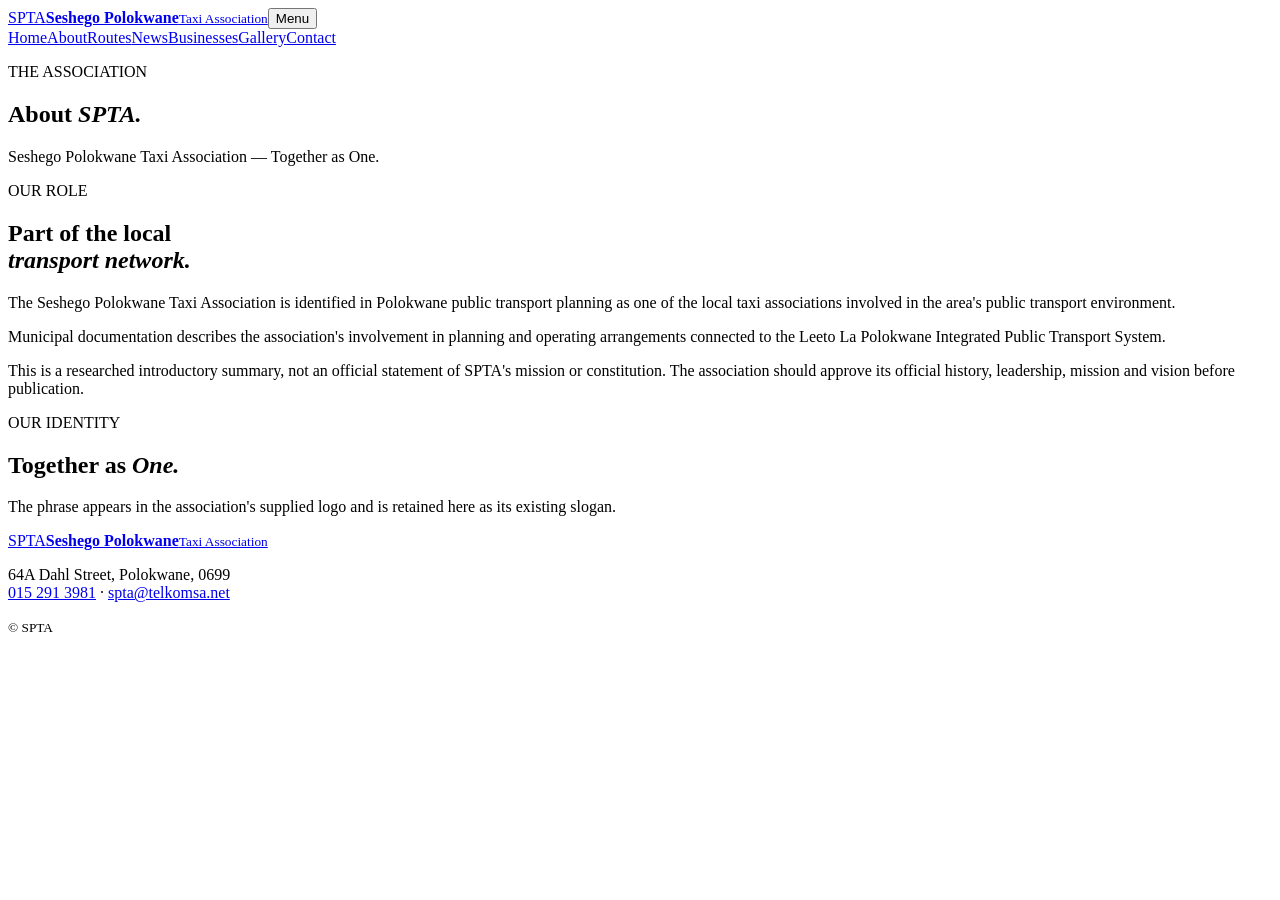
==== pages/about.html @ 50ae4a59 "Build SPTA multi-page static website foundation" ====
<!doctype html><html lang="en"><head><meta charset="utf-8"><meta name="viewport" content="width=device-width,initial-scale=1"><title>About SPTA</title><link rel="stylesheet" href="../css/site.css"><script defer src="../js/site.js"></script></head><body><header class="site-header"><a class="brand" href="../index.html"><span class="brand-mark">SPTA</span><span class="brand-copy"><strong>Seshego Polokwane</strong><small>Taxi Association</small></span></a><button class="menu-toggle" aria-expanded="false" aria-controls="primary-nav">Menu</button><nav id="primary-nav" class="primary-nav"><a href="../index.html">Home</a><a class="active" href="about.html">About</a><a href="routes.html">Routes</a><a href="news.html">News</a><a href="businesses.html">Businesses</a><a href="gallery.html">Gallery</a><a href="contact.html">Contact</a></nav></header><main><section class="page-hero"><p class="eyebrow">THE ASSOCIATION</p><h1>About <em>SPTA.</em></h1><p>Seshego Polokwane Taxi Association — Together as One.</p></section><section class="section-wrap two-col"><div><p class="eyebrow">OUR ROLE</p><h2>Part of the local<br><em>transport network.</em></h2></div><div><p>The Seshego Polokwane Taxi Association is identified in Polokwane public transport planning as one of the local taxi associations involved in the area's public transport environment.</p><p>Municipal documentation describes the association's involvement in planning and operating arrangements connected to the Leeto La Polokwane Integrated Public Transport System.</p><p class="notice">This is a researched introductory summary, not an official statement of SPTA's mission or constitution. The association should approve its official history, leadership, mission and vision before publication.</p></div></section><section class="dark-panel"><p class="eyebrow">OUR IDENTITY</p><h2>Together as <em>One.</em></h2><p>The phrase appears in the association's supplied logo and is retained here as its existing slogan.</p></section></main><footer class="site-footer"><a class="brand brand-footer" href="../index.html"><span class="brand-mark">SPTA</span><span class="brand-copy"><strong>Seshego Polokwane</strong><small>Taxi Association</small></span></a><p>64A Dahl Street, Polokwane, 0699<br><a href="tel:+27152913981">015 291 3981</a> · <a href="mailto:spta@telkomsa.net">spta@telkomsa.net</a></p><small>© <span data-year></span> SPTA</small></footer></body></html>
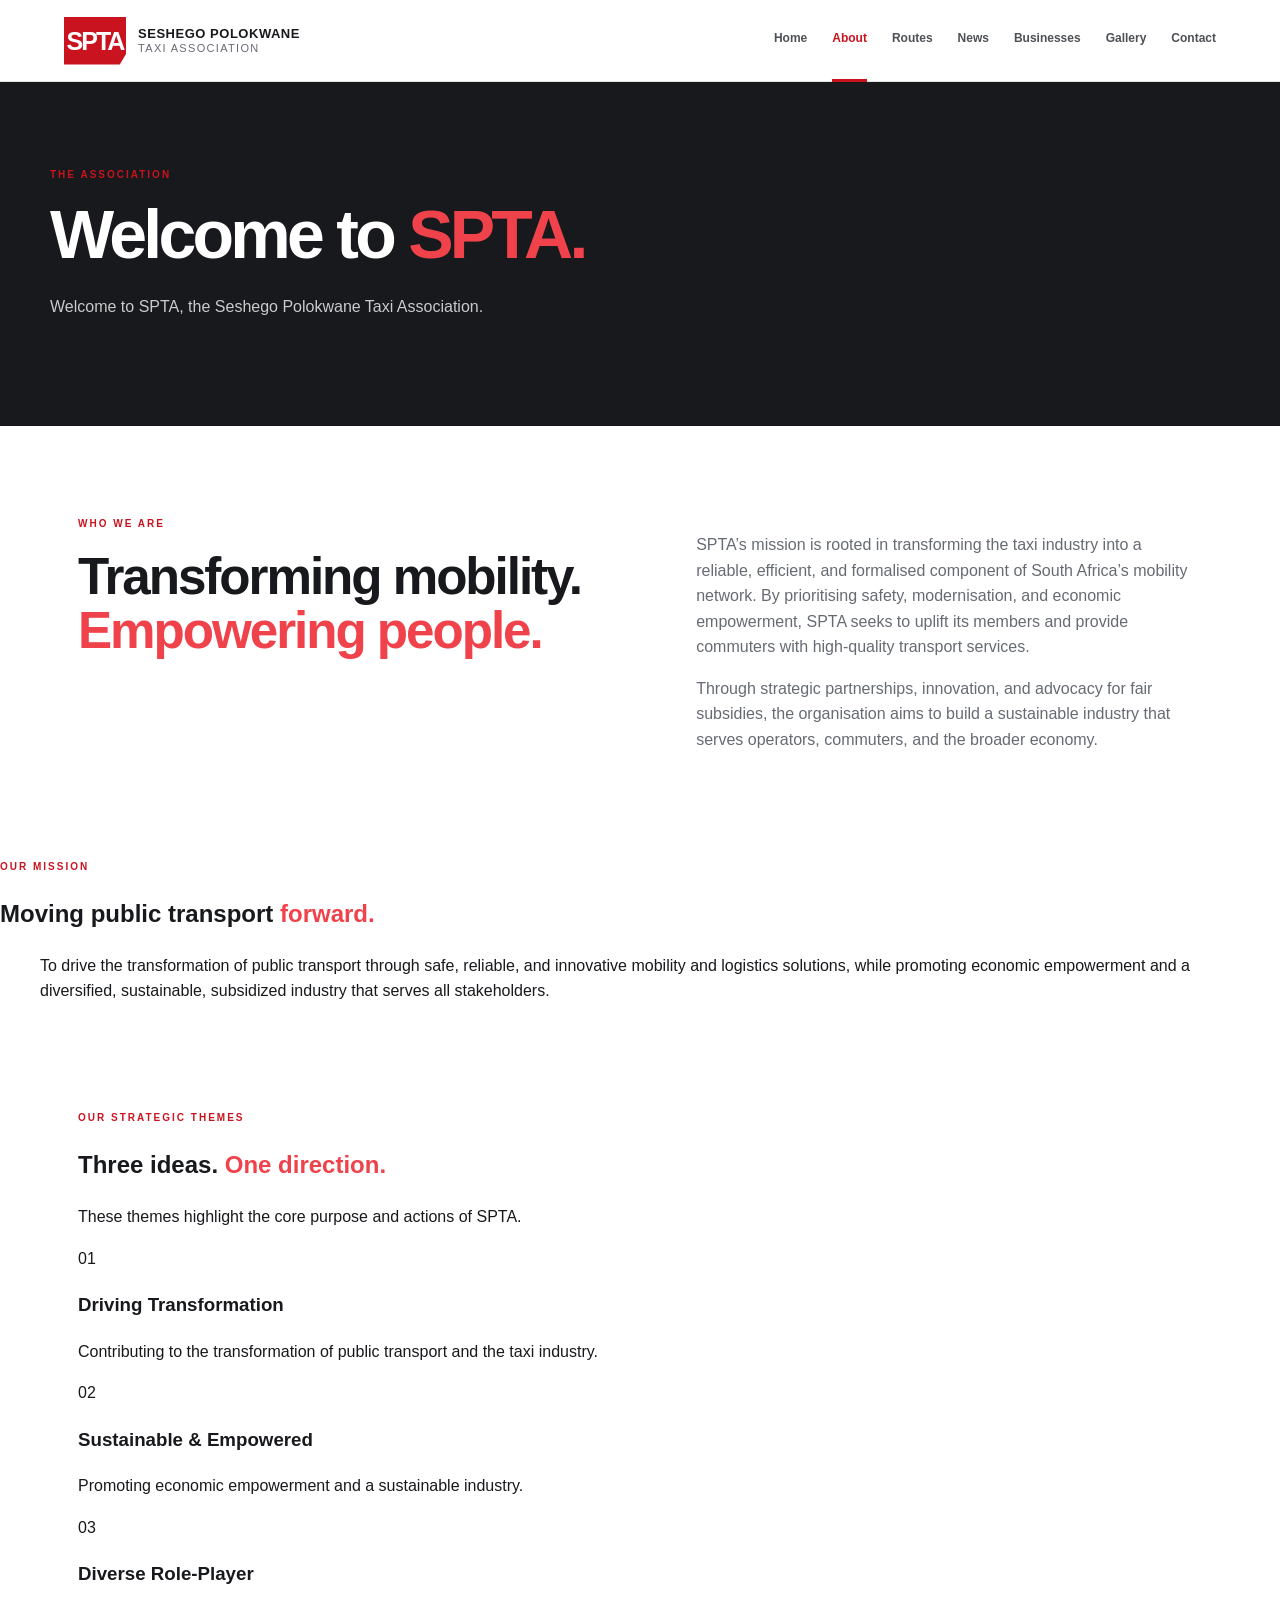
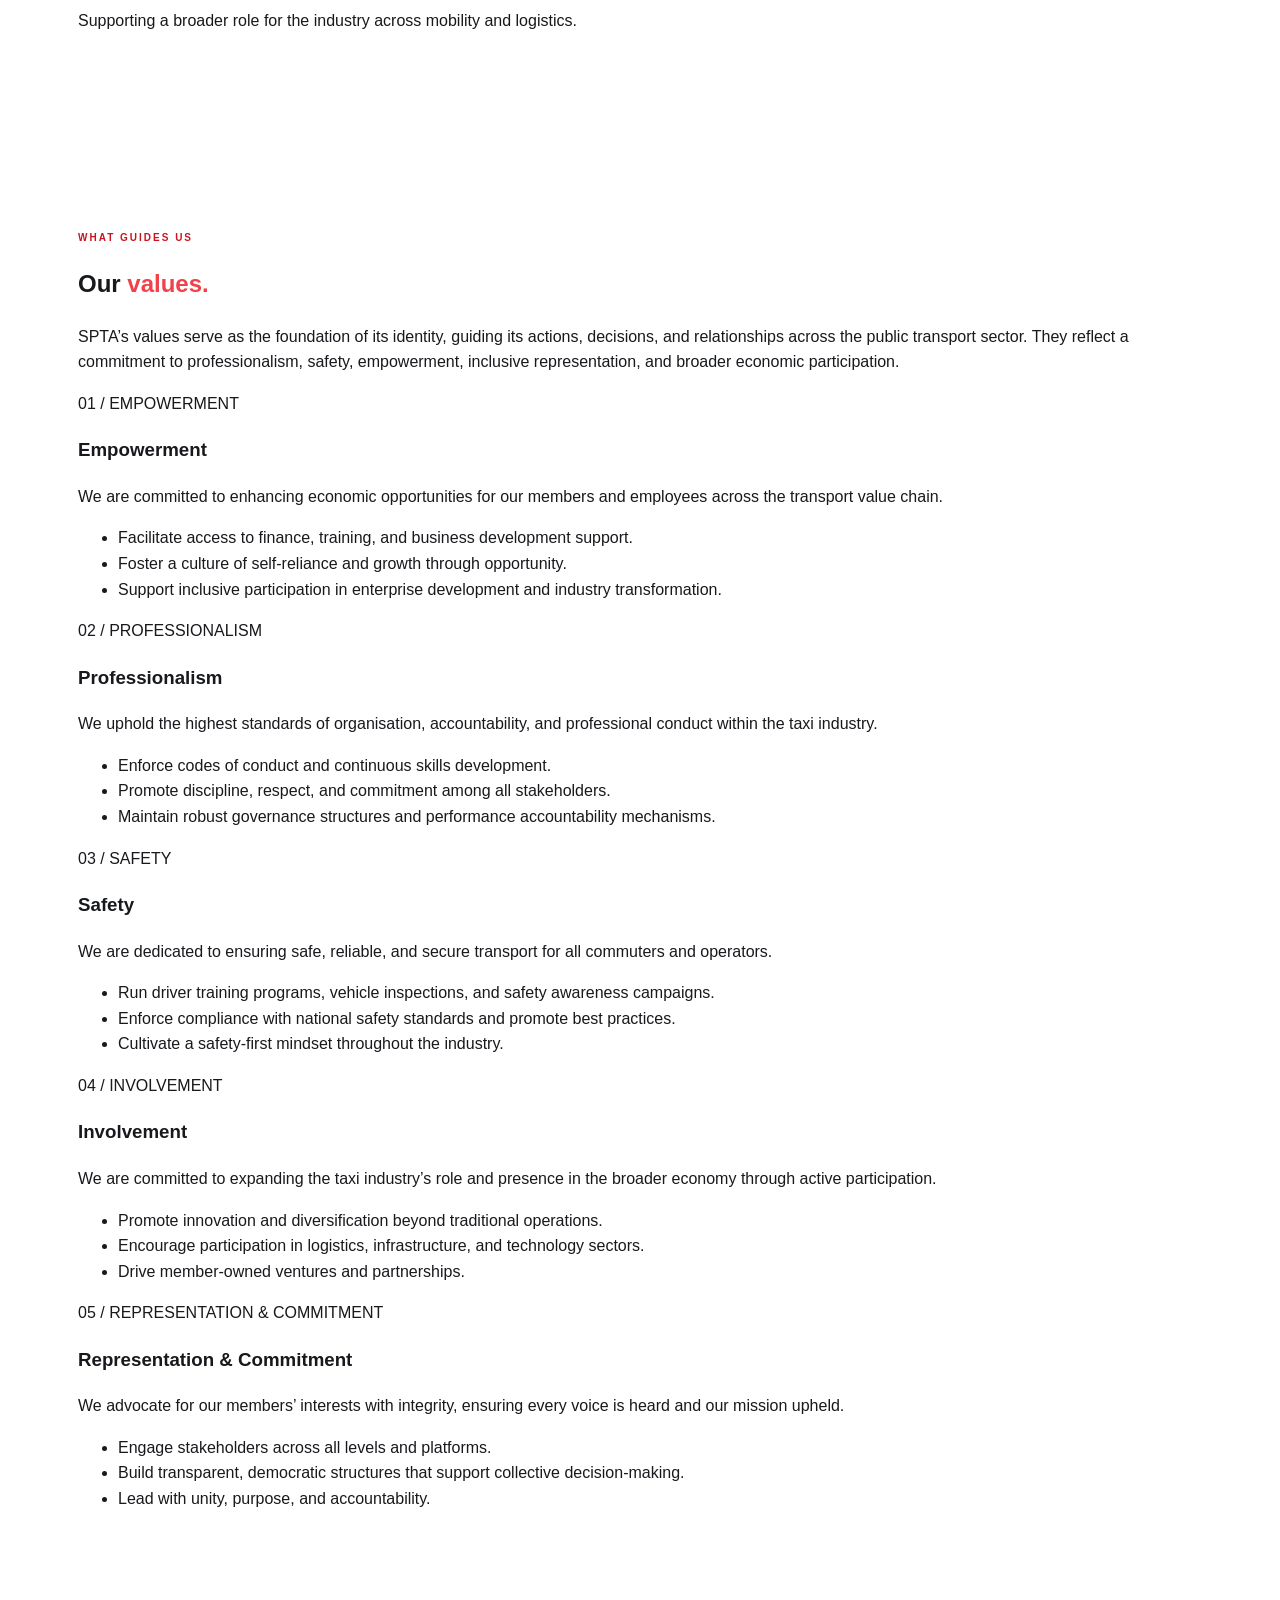
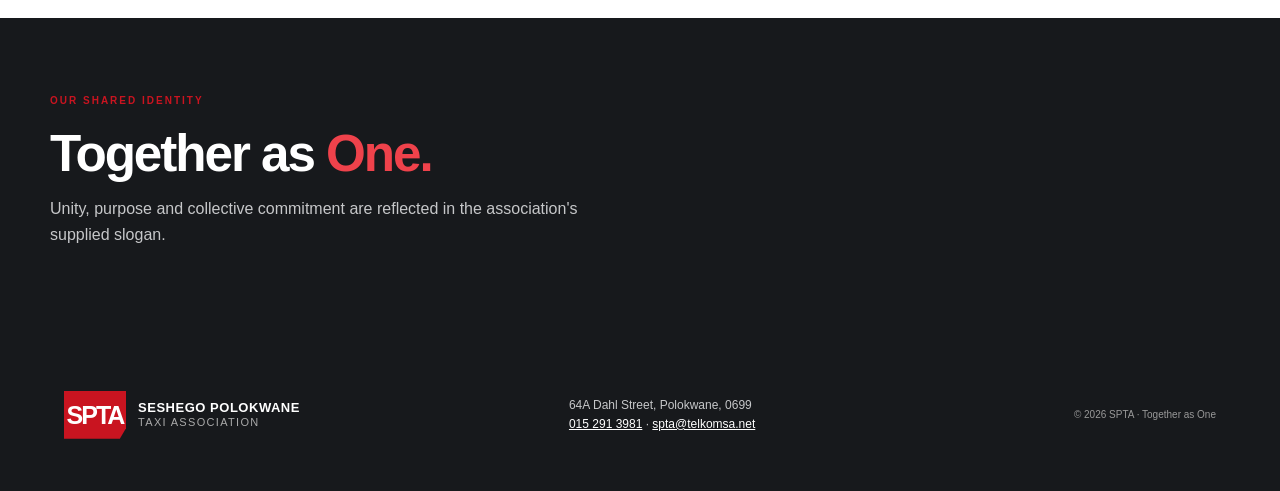
==== commit 4ce0ef03: "feat: add client-approved SPTA mission and values to about page" ====
--- a/pages/about.html
+++ b/pages/about.html
@@ -1 +1,81 @@
-<!doctype html><html lang="en"><head><meta charset="utf-8"><meta name="viewport" content="width=device-width,initial-scale=1"><title>About SPTA</title><link rel="stylesheet" href="../css/site.css"><script defer src="../js/site.js"></script></head><body><header class="site-header"><a class="brand" href="../index.html"><span class="brand-mark">SPTA</span><span class="brand-copy"><strong>Seshego Polokwane</strong><small>Taxi Association</small></span></a><button class="menu-toggle" aria-expanded="false" aria-controls="primary-nav">Menu</button><nav id="primary-nav" class="primary-nav"><a href="../index.html">Home</a><a class="active" href="about.html">About</a><a href="routes.html">Routes</a><a href="news.html">News</a><a href="businesses.html">Businesses</a><a href="gallery.html">Gallery</a><a href="contact.html">Contact</a></nav></header><main><section class="page-hero"><p class="eyebrow">THE ASSOCIATION</p><h1>About <em>SPTA.</em></h1><p>Seshego Polokwane Taxi Association — Together as One.</p></section><section class="section-wrap two-col"><div><p class="eyebrow">OUR ROLE</p><h2>Part of the local<br><em>transport network.</em></h2></div><div><p>The Seshego Polokwane Taxi Association is identified in Polokwane public transport planning as one of the local taxi associations involved in the area's public transport environment.</p><p>Municipal documentation describes the association's involvement in planning and operating arrangements connected to the Leeto La Polokwane Integrated Public Transport System.</p><p class="notice">This is a researched introductory summary, not an official statement of SPTA's mission or constitution. The association should approve its official history, leadership, mission and vision before publication.</p></div></section><section class="dark-panel"><p class="eyebrow">OUR IDENTITY</p><h2>Together as <em>One.</em></h2><p>The phrase appears in the association's supplied logo and is retained here as its existing slogan.</p></section></main><footer class="site-footer"><a class="brand brand-footer" href="../index.html"><span class="brand-mark">SPTA</span><span class="brand-copy"><strong>Seshego Polokwane</strong><small>Taxi Association</small></span></a><p>64A Dahl Street, Polokwane, 0699<br><a href="tel:+27152913981">015 291 3981</a> · <a href="mailto:spta@telkomsa.net">spta@telkomsa.net</a></p><small>© <span data-year></span> SPTA</small></footer></body></html>+<!doctype html>
+<html lang="en">
+<head>
+  <meta charset="utf-8">
+  <meta name="viewport" content="width=device-width,initial-scale=1">
+  <meta name="description" content="Learn about SPTA, its mission, strategic priorities and values.">
+  <title>About SPTA | Seshego Polokwane Taxi Association</title>
+  <link rel="stylesheet" href="../css/site.css">
+  <script defer src="../js/site.js"></script>
+</head>
+<body>
+<header class="site-header">
+  <a class="brand" href="../index.html"><span class="brand-mark">SPTA</span><span class="brand-copy"><strong>Seshego Polokwane</strong><small>Taxi Association</small></span></a>
+  <button class="menu-toggle" aria-expanded="false" aria-controls="primary-nav">Menu</button>
+  <nav id="primary-nav" class="primary-nav"><a href="../index.html">Home</a><a class="active" href="about.html">About</a><a href="routes.html">Routes</a><a href="news.html">News</a><a href="businesses.html">Businesses</a><a href="gallery.html">Gallery</a><a href="contact.html">Contact</a></nav>
+</header>
+<main>
+  <section class="page-hero">
+    <p class="eyebrow">THE ASSOCIATION</p>
+    <h1>Welcome to <em>SPTA.</em></h1>
+    <p>Welcome to SPTA, the Seshego Polokwane Taxi Association.</p>
+  </section>
+
+  <section class="section-wrap two-col">
+    <div><p class="eyebrow">WHO WE ARE</p><h2>Transforming mobility.<br><em>Empowering people.</em></h2></div>
+    <div>
+      <p>SPTA’s mission is rooted in transforming the taxi industry into a reliable, efficient, and formalised component of South Africa’s mobility network. By prioritising safety, modernisation, and economic empowerment, SPTA seeks to uplift its members and provide commuters with high-quality transport services.</p>
+      <p>Through strategic partnerships, innovation, and advocacy for fair subsidies, the organisation aims to build a sustainable industry that serves operators, commuters, and the broader economy.</p>
+    </div>
+  </section>
+
+  <section class="mission-panel">
+    <div class="mission-inner">
+      <p class="eyebrow">OUR MISSION</p>
+      <h2>Moving public transport <em>forward.</em></h2>
+      <blockquote>To drive the transformation of public transport through safe, reliable, and innovative mobility and logistics solutions, while promoting economic empowerment and a diversified, sustainable, subsidized industry that serves all stakeholders.</blockquote>
+    </div>
+  </section>
+
+  <section class="section-wrap">
+    <div class="section-heading">
+      <p class="eyebrow">OUR STRATEGIC THEMES</p>
+      <h2>Three ideas. <em>One direction.</em></h2>
+      <p>These themes highlight the core purpose and actions of SPTA.</p>
+    </div>
+    <div class="theme-grid">
+      <article class="theme-card"><span class="theme-number">01</span><h3>Driving Transformation</h3><p>Contributing to the transformation of public transport and the taxi industry.</p></article>
+      <article class="theme-card"><span class="theme-number">02</span><h3>Sustainable &amp; Empowered</h3><p>Promoting economic empowerment and a sustainable industry.</p></article>
+      <article class="theme-card"><span class="theme-number">03</span><h3>Diverse Role-Player</h3><p>Supporting a broader role for the industry across mobility and logistics.</p></article>
+    </div>
+  </section>
+
+  <section class="values-section">
+    <div class="section-wrap">
+      <div class="section-heading">
+        <p class="eyebrow">WHAT GUIDES US</p>
+        <h2>Our <em>values.</em></h2>
+        <p>SPTA’s values serve as the foundation of its identity, guiding its actions, decisions, and relationships across the public transport sector. They reflect a commitment to professionalism, safety, empowerment, inclusive representation, and broader economic participation.</p>
+      </div>
+      <div class="values-grid">
+        <article class="value-card"><span class="value-index">01 / EMPOWERMENT</span><h3>Empowerment</h3><p>We are committed to enhancing economic opportunities for our members and employees across the transport value chain.</p><ul><li>Facilitate access to finance, training, and business development support.</li><li>Foster a culture of self-reliance and growth through opportunity.</li><li>Support inclusive participation in enterprise development and industry transformation.</li></ul></article>
+        <article class="value-card"><span class="value-index">02 / PROFESSIONALISM</span><h3>Professionalism</h3><p>We uphold the highest standards of organisation, accountability, and professional conduct within the taxi industry.</p><ul><li>Enforce codes of conduct and continuous skills development.</li><li>Promote discipline, respect, and commitment among all stakeholders.</li><li>Maintain robust governance structures and performance accountability mechanisms.</li></ul></article>
+        <article class="value-card"><span class="value-index">03 / SAFETY</span><h3>Safety</h3><p>We are dedicated to ensuring safe, reliable, and secure transport for all commuters and operators.</p><ul><li>Run driver training programs, vehicle inspections, and safety awareness campaigns.</li><li>Enforce compliance with national safety standards and promote best practices.</li><li>Cultivate a safety-first mindset throughout the industry.</li></ul></article>
+        <article class="value-card"><span class="value-index">04 / INVOLVEMENT</span><h3>Involvement</h3><p>We are committed to expanding the taxi industry’s role and presence in the broader economy through active participation.</p><ul><li>Promote innovation and diversification beyond traditional operations.</li><li>Encourage participation in logistics, infrastructure, and technology sectors.</li><li>Drive member-owned ventures and partnerships.</li></ul></article>
+        <article class="value-card value-card-wide"><span class="value-index">05 / REPRESENTATION &amp; COMMITMENT</span><h3>Representation &amp; Commitment</h3><p>We advocate for our members’ interests with integrity, ensuring every voice is heard and our mission upheld.</p><ul><li>Engage stakeholders across all levels and platforms.</li><li>Build transparent, democratic structures that support collective decision-making.</li><li>Lead with unity, purpose, and accountability.</li></ul></article>
+      </div>
+    </div>
+  </section>
+
+  <section class="dark-panel">
+    <p class="eyebrow">OUR SHARED IDENTITY</p><h2>Together as <em>One.</em></h2>
+    <p>Unity, purpose and collective commitment are reflected in the association's supplied slogan.</p>
+  </section>
+</main>
+<footer class="site-footer">
+  <a class="brand brand-footer" href="../index.html"><span class="brand-mark">SPTA</span><span class="brand-copy"><strong>Seshego Polokwane</strong><small>Taxi Association</small></span></a>
+  <p>64A Dahl Street, Polokwane, 0699<br><a href="tel:+27152913981">015 291 3981</a> · <a href="mailto:spta@telkomsa.net">spta@telkomsa.net</a></p>
+  <small>© <span data-year></span> SPTA · Together as One</small>
+</footer>
+</body>
+</html>
--- a/css/site.css
+++ b/css/site.css
@@ -0,0 +1 @@
+:root{--red:#c91420;--red-dark:#9e1019;--ink:#17191c;--muted:#666b72;--paper:#f5f4f1;--line:#e4e2de;--white:#fff;--max:1180px}*{box-sizing:border-box}html{scroll-behavior:smooth}body{margin:0;color:var(--ink);font-family:Arial,Helvetica,sans-serif;line-height:1.6;background:var(--white)}a{color:inherit;text-decoration:none}a:hover{text-decoration:none}.site-header{height:82px;padding:0 max(5vw,24px);display:flex;align-items:center;justify-content:space-between;border-bottom:1px solid var(--line);background:#fff;position:relative;z-index:5}.brand{display:flex;align-items:center;gap:12px}.brand-mark{display:grid;place-items:center;background:var(--red);color:white;font-weight:900;font-size:25px;letter-spacing:-2px;width:62px;height:48px;clip-path:polygon(0 0,100% 0,100% 78%,90% 100%,0 100%)}.brand-copy{display:flex;flex-direction:column;line-height:1.2}.brand-copy strong{font-size:13px;letter-spacing:.04em;text-transform:uppercase}.brand-copy small{font-size:11px;color:var(--muted);letter-spacing:.12em;text-transform:uppercase}.primary-nav{display:flex;gap:25px;align-items:center}.primary-nav a{font-size:12px;font-weight:700;color:#4d5055;padding:30px 0;border-bottom:3px solid transparent}.primary-nav a:hover,.primary-nav a.active{color:var(--red);border-color:var(--red)}.menu-toggle{display:none;border:1px solid var(--line);background:white;padding:10px 14px;font-weight:700}.hero{min-height:620px;background:var(--ink);color:white;display:grid;grid-template-columns:1fr 1fr;position:relative;overflow:hidden}.hero-copy{padding:105px 8vw 120px max(8vw,40px);align-self:center;position:relative;z-index:2}.eyebrow{font-size:10px;font-weight:800;letter-spacing:.2em;color:var(--red);margin:0 0 18px;text-transform:uppercase}.hero .eyebrow{color:#ff7b81}.hero h1,.page-hero h1{font-size:clamp(44px,6vw,78px);line-height:.99;letter-spacing:-.055em;margin:0 0 26px;font-weight:900}.hero h1 em,.page-hero h1 em,h2 em{font-style:normal;color:#ef424b}.hero-lede{max-width:440px;color:#d5d6d8;font-size:17px}.actions{display:flex;align-items:center;gap:28px;margin-top:35px}.button{display:inline-flex;align-items:center;justify-content:center;padding:14px 22px;font-size:12px;font-weight:800;letter-spacing:.04em;border:0;cursor:pointer;transition:transform .2s,background .2s}.button:hover{transform:translateY(-2px)}.button-light{background:white;color:var(--ink)}.button-light:hover{background:#f1e9e9}.button-dark{background:var(--red);color:white}.button-dark:hover{background:var(--red-dark)}.text-link{font-size:13px;font-weight:800;color:var(--red)}.text-link span{padding-left:8px}.light-link{color:white}.hero-photo{background:linear-gradient(90deg,rgba(20,20,22,.25),rgba(20,20,22,.02)),url('../assets/images/IMG-20261109-WA0015.jpg') center/cover no-repeat;min-height:520px}.photo-note{position:absolute;right:30px;top:25px;font-size:9px;letter-spacing:.15em;text-transform:uppercase;color:#fff;background:#17191c99;padding:8px 10px}.hero-ribbon{position:absolute;bottom:0;left:0;right:0;background:var(--red);padding:13px 8vw;display:flex;align-items:center;gap:20px}.hero-ribbon strong{font-size:14px;letter-spacing:.12em}.hero-ribbon span{font-size:10px;letter-spacing:.15em;opacity:.85}.section-wrap{max-width:var(--max);margin:auto;padding:90px 28px}.intro{display:grid;grid-template-columns:1fr 1fr;gap:8%;align-items:center}.intro h2,.feature h2,.two-col h2,.dark-panel h2,.partner-band h2{font-size:clamp(34px,4vw,52px);line-height:1.05;letter-spacing:-.04em;margin:0}.intro-copy{max-width:530px;color:var(--muted)}.intro-copy .text-link{display:inline-block;margin-top:14px}.quick-links{display:grid;grid-template-columns:repeat(3,1fr);background:var(--paper);padding:0 max(calc((100% - var(--max))/2),28px)}.quick-links>a{padding:34px 28px 38px;border-right:1px solid #ddd;display:flex;flex-direction:column;gap:9px}.quick-links>a:first-child{border-left:1px solid #ddd}.quick-links>a:hover{background:#fff}.tile-index{font-size:11px;color:var(--red);font-weight:900}.quick-links strong{font-size:18px}.quick-links a>span:last-child{font-size:12px;color:var(--muted)}.feature{display:grid;grid-template-columns:1fr 1fr;gap:9%;align-items:center}.feature-image{min-height:390px;background:url('../assets/images/IMG-20261109-WA0019.jpg') center/cover no-repeat}.feature-copy p:not(.eyebrow){color:var(--muted);margin:24px 0}.partner-band{background:var(--red);color:white;padding:70px max(calc((100% - var(--max))/2),28px);display:grid;grid-template-columns:1fr 1fr;gap:10%;align-items:center}.partner-band .eyebrow{color:#ffdadd}.partner-band h2 em{color:#ffdadd}.partner-band p:not(.eyebrow){color:#ffe8e9}.partner-band .button{margin-top:14px}.site-footer{background:#17191c;color:white;padding:45px max(5vw,24px);display:grid;grid-template-columns:1fr 1fr auto;align-items:center;gap:25px}.brand-footer .brand-copy small{color:#aaa}.site-footer p{font-size:12px;color:#c6c7c9}.site-footer p a{color:white;text-decoration:underline}.site-footer>small{font-size:10px;color:#999}.page-hero{background:var(--ink);color:white;padding:85px max(calc((100% - var(--max))/2),28px) 90px}.page-hero h1{font-size:clamp(42px,6vw,68px);max-width:850px}.page-hero>p:last-child{color:#c9cacc;max-width:650px}.two-col{display:grid;grid-template-columns:1fr 1fr;gap:10%}.two-col>div:last-child{color:var(--muted)}.notice{padding:17px 19px;background:#f6f1eb;border-left:3px solid #b77c35;color:#625747;font-size:12px;margin-top:26px}.dark-panel{background:#17191c;color:white;padding:75px max(calc((100% - var(--max))/2),28px)}.dark-panel>p:last-child{color:#c6c7c9;max-width:550px}.search-row{margin-bottom:25px}.search-row input,.directory-controls input,.directory-controls select,.contact-form input,.contact-form textarea{width:100%;padding:14px 15px;border:1px solid #d8d8d8;background:white;font:inherit;font-size:13px}.route-grid{display:grid;grid-template-columns:repeat(4,1fr);gap:14px}.route-card,.business-card{padding:24px;border:1px solid var(--line);background:white}.route-card h3,.business-card h3{font-size:18px;line-height:1.2;margin:10px 0}.route-card p,.business-card p{font-size:12px;color:var(--muted)}.route-card .eyebrow{font-size:8px}.news-list{max-width:950px}.news-card{display:grid;grid-template-columns:180px 1fr;gap:30px;padding:30px 0;border-bottom:1px solid var(--line)}.news-date{font-size:11px;font-weight:900;color:var(--red)}.news-date span{display:block;color:var(--muted);font-size:9px;letter-spacing:.12em;margin-top:8px}.news-card h2{font-size:25px;line-height:1.15;margin:0 0 12px}.news-card p{font-size:13px;color:var(--muted)}.directory-intro{display:flex;justify-content:space-between;gap:30px;align-items:end;margin-bottom:30px}.directory-intro h2{margin:0;font-size:30px}.directory-intro p{max-width:550px;color:var(--muted);font-size:13px}.directory-controls{display:flex;gap:8px;min-width:370px}.business-grid{display:grid;grid-template-columns:repeat(3,1fr);gap:18px}.business-logo{height:100px;display:grid;place-items:center;background:var(--paper);font-size:12px;font-weight:900;letter-spacing:.2em;color:#999;margin-bottom:20px}.tag{display:inline-block;font-size:8px;font-weight:900;letter-spacing:.15em;color:#777}.tag-red{color:var(--red)}.featured{border:2px solid var(--red)}.gallery-grid{display:grid;grid-template-columns:repeat(3,1fr);gap:14px}.gallery-placeholder{min-height:210px;display:grid;place-items:center;text-align:center;padding:20px;background:linear-gradient(135deg,#eee,#d8d8d8);color:#6c6c6c;font-size:12px;font-weight:700}.contact-layout{display:grid;grid-template-columns:1fr 1fr;gap:9%}.contact-details article{padding:0 0 20px;margin-bottom:20px;border-bottom:1px solid var(--line)}.contact-details h3{margin:0;font-size:18px}.contact-details p{color:var(--muted);font-size:14px}.contact-form{background:var(--paper);padding:32px;display:flex;flex-direction:column;gap:9px}.contact-form h2{margin:0 0 12px}.contact-form label{font-size:11px;font-weight:800}.contact-form textarea{resize:vertical}.form-note{font-size:11px;color:var(--muted)}.sr-only{position:absolute;width:1px;height:1px;padding:0;margin:-1px;overflow:hidden;clip:rect(0,0,0,0);white-space:nowrap;border:0} [hidden]{display:none!important}@media(max-width:900px){.primary-nav{gap:13px}.primary-nav a{font-size:11px}.hero{grid-template-columns:1fr 0.8fr}.hero-copy{padding-left:6vw}.route-grid{grid-template-columns:repeat(2,1fr)}.directory-intro{display:block}.directory-controls{min-width:0;max-width:560px}.site-footer{grid-template-columns:1fr 1fr}.site-footer>small{grid-column:1/-1}}@media(max-width:680px){.site-header{height:72px}.menu-toggle{display:block}.primary-nav{display:none;position:absolute;top:72px;left:0;right:0;background:white;padding:12px 24px 20px;box-shadow:0 14px 20px #0002;flex-direction:column;align-items:stretch;gap:0}.primary-nav.open{display:flex}.primary-nav a{padding:12px 0;border-bottom:1px solid var(--line)}.hero{display:flex;flex-direction:column}.hero-copy{padding:70px 25px 50px}.hero-photo{min-height:300px;order:2}.hero-ribbon{position:static;order:3;padding:13px 25px;flex-wrap:wrap}.hero-ribbon strong{font-size:12px}.hero-ribbon span{font-size:8px}.intro,.feature,.two-col,.partner-band,.contact-layout{grid-template-columns:1fr;gap:28px}.section-wrap{padding:65px 24px}.quick-links{grid-template-columns:1fr;padding:0 24px}.quick-links>a{border-left:1px solid #ddd;border-bottom:1px solid #ddd}.feature-image{min-height:260px}.partner-band{padding:55px 24px}.page-hero{padding:65px 24px}.route-grid,.business-grid,.gallery-grid{grid-template-columns:1fr}.news-card{grid-template-columns:1fr;gap:10px}.directory-controls{display:grid;grid-template-columns:1fr}.site-footer{grid-template-columns:1fr;gap:12px}.site-footer>small{grid-column:auto}.contact-form{padding:23px}}@media(prefers-reduced-motion:reduce){html{scroll-behavior:auto}*,*::before,*::after{transition:none!important;animation:none!important}}
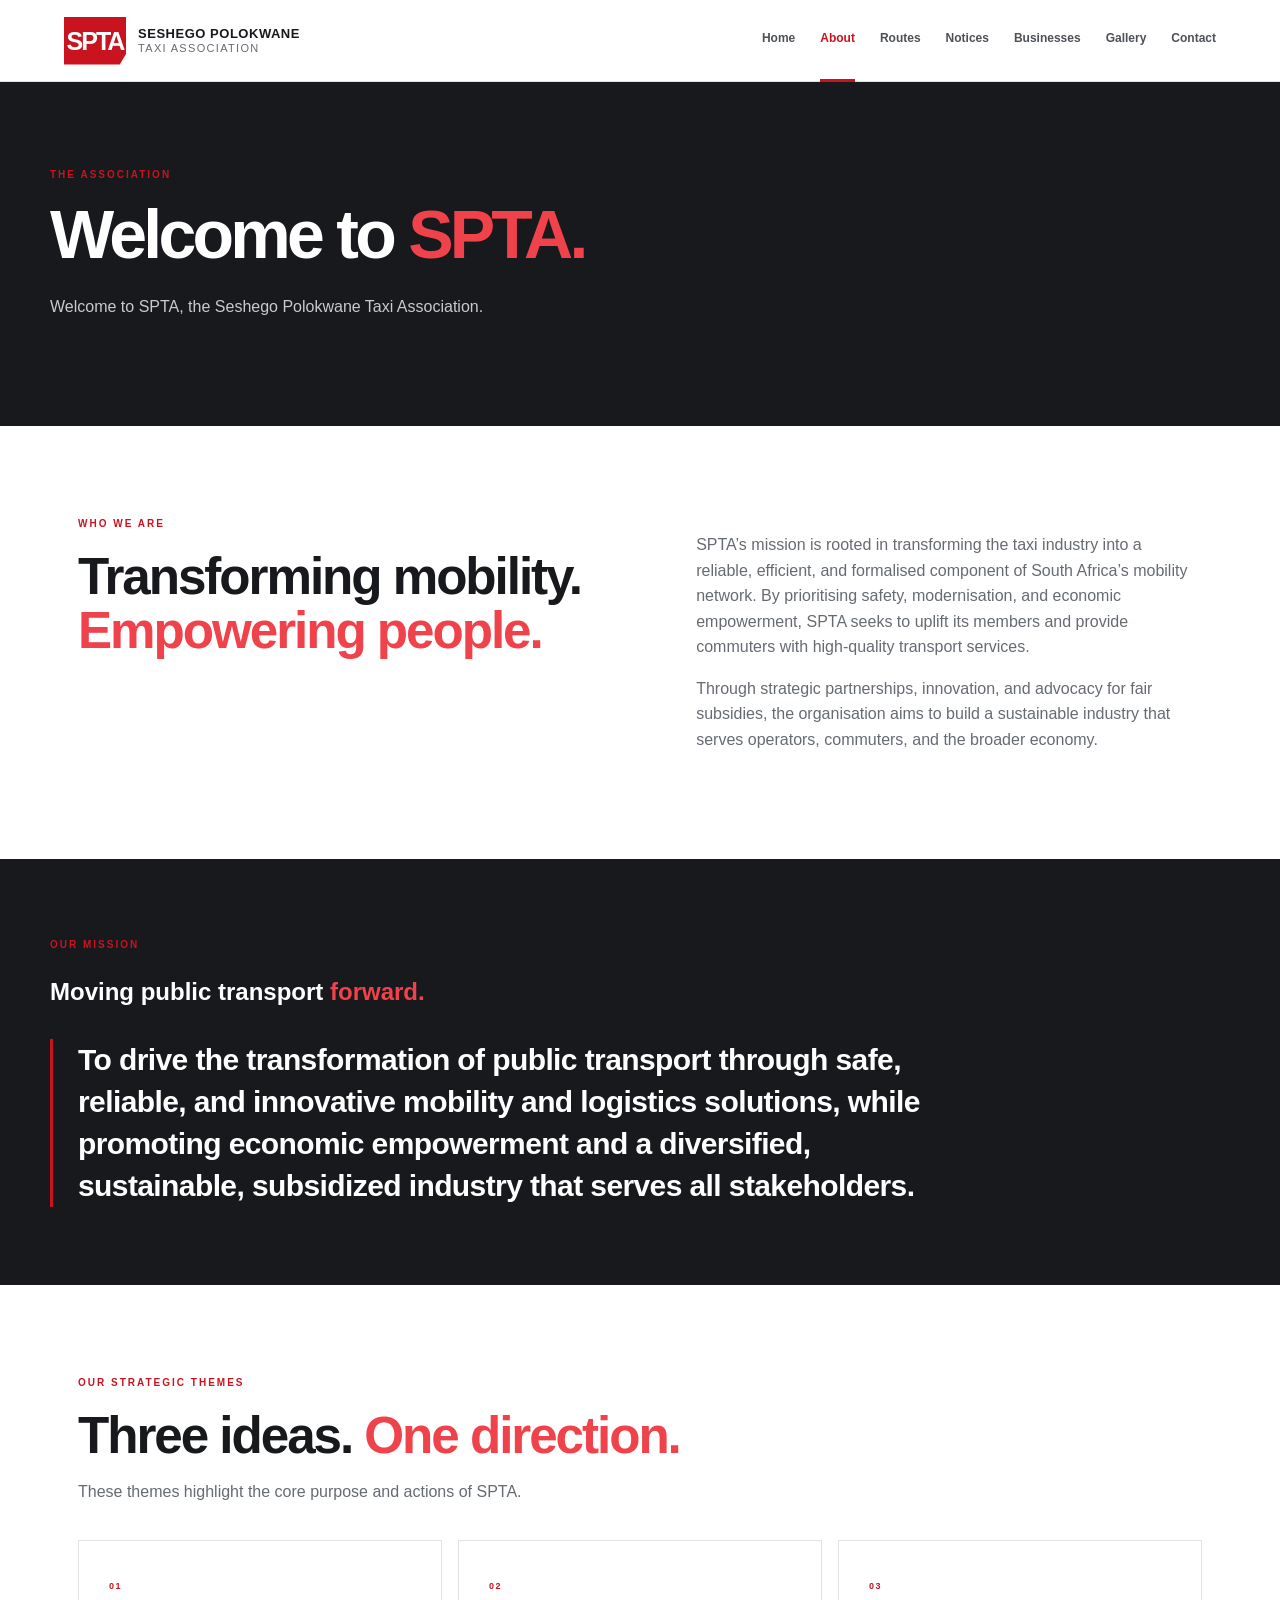
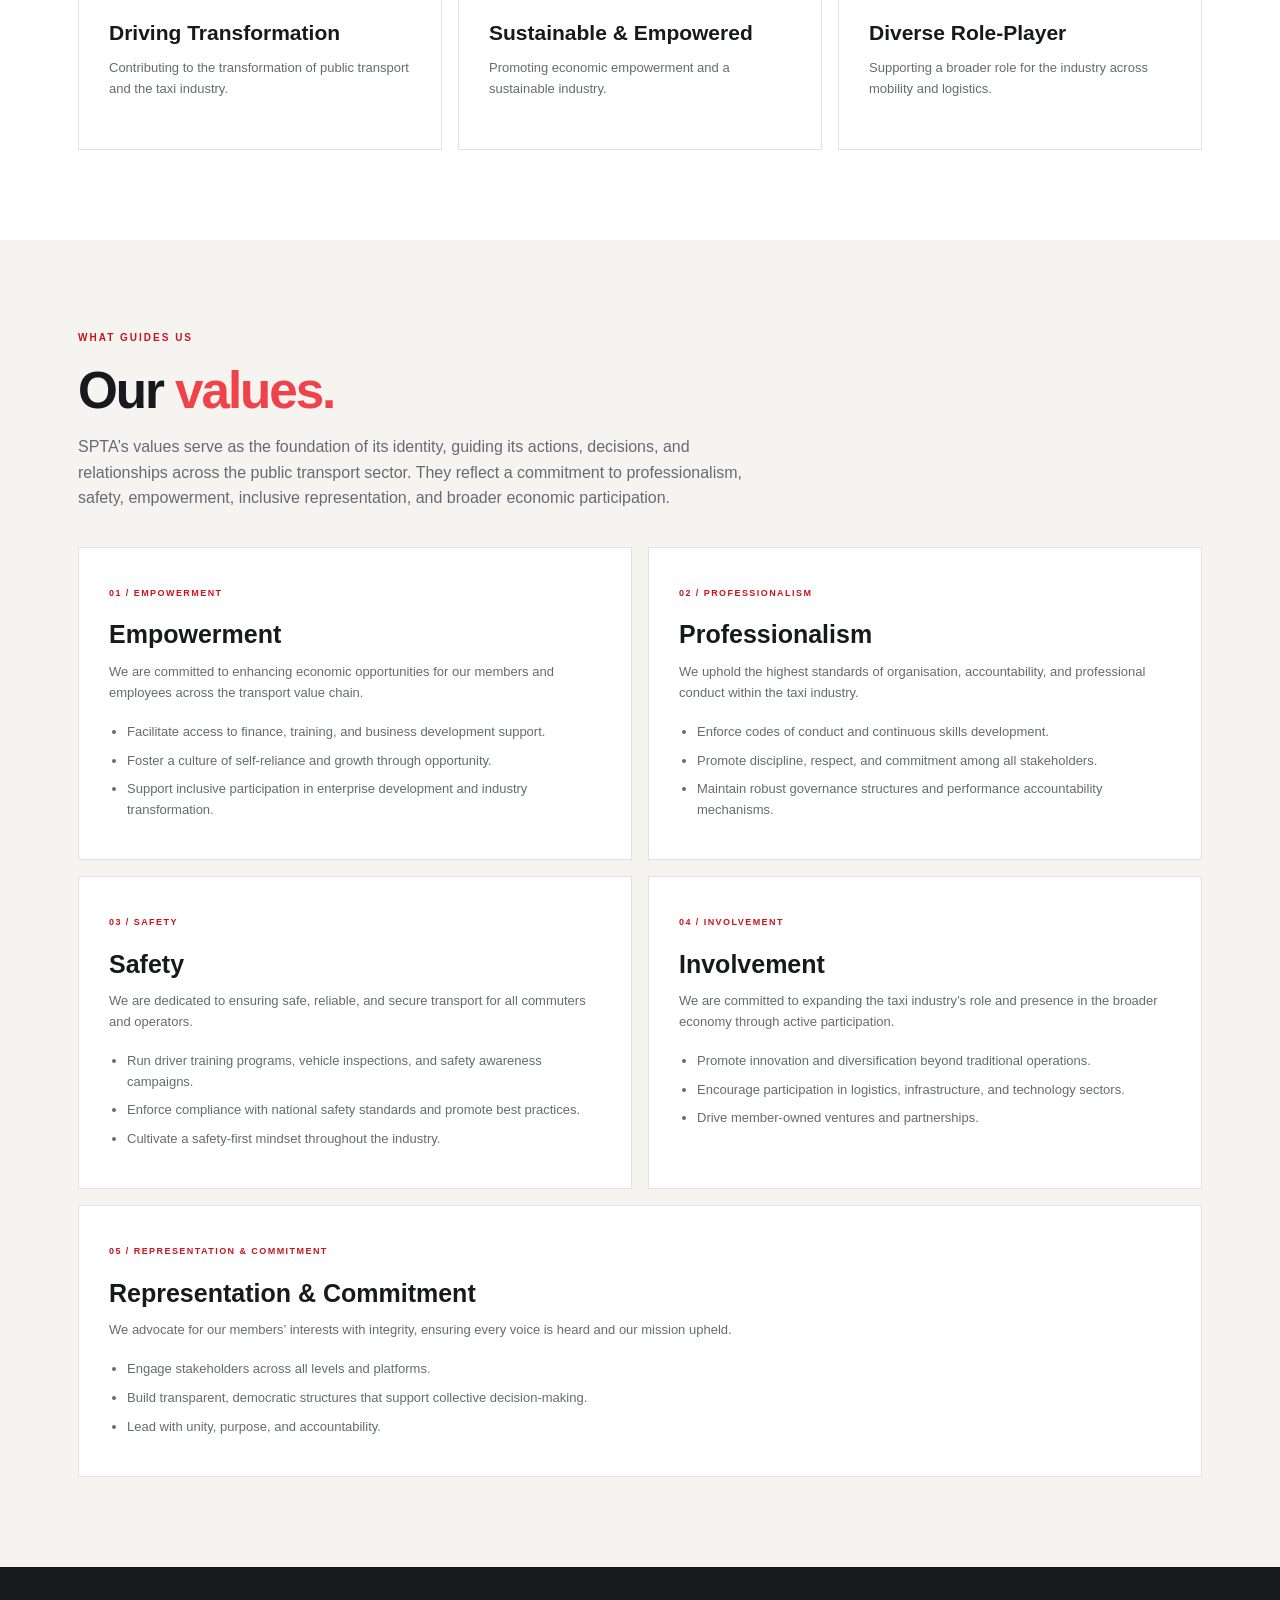
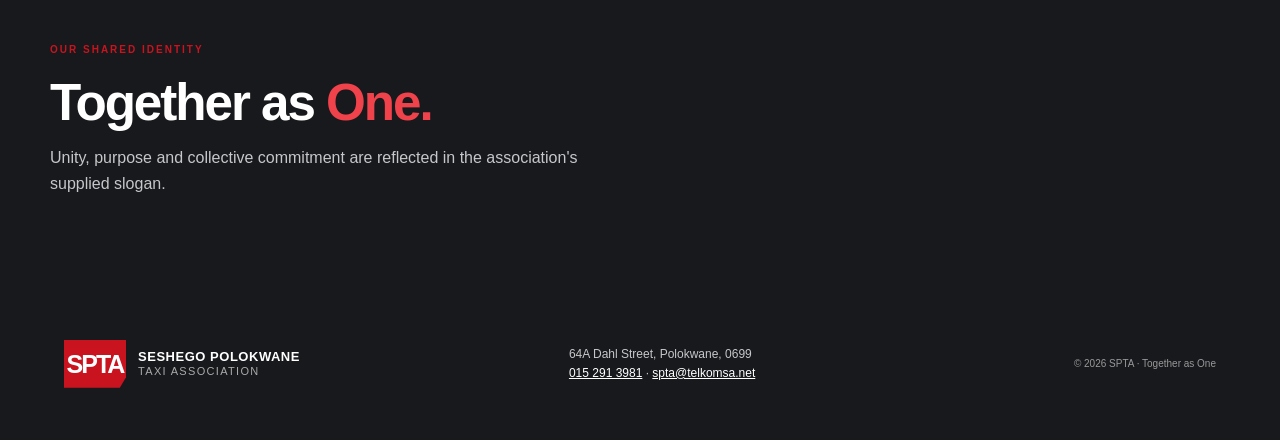
==== commit 1a1f9629: "chore: rename navigation to Notices & Updates" ====
--- a/pages/about.html
+++ b/pages/about.html
@@ -12,7 +12,7 @@
 <header class="site-header">
   <a class="brand" href="../index.html"><span class="brand-mark">SPTA</span><span class="brand-copy"><strong>Seshego Polokwane</strong><small>Taxi Association</small></span></a>
   <button class="menu-toggle" aria-expanded="false" aria-controls="primary-nav">Menu</button>
-  <nav id="primary-nav" class="primary-nav"><a href="../index.html">Home</a><a class="active" href="about.html">About</a><a href="routes.html">Routes</a><a href="news.html">News</a><a href="businesses.html">Businesses</a><a href="gallery.html">Gallery</a><a href="contact.html">Contact</a></nav>
+  <nav id="primary-nav" class="primary-nav"><a href="../index.html">Home</a><a class="active" href="about.html">About</a><a href="routes.html">Routes</a><a href="news.html">Notices</a><a href="businesses.html">Businesses</a><a href="gallery.html">Gallery</a><a href="contact.html">Contact</a></nav>
 </header>
 <main>
   <section class="page-hero">
--- a/css/site.css
+++ b/css/site.css
@@ -1 +1,59 @@
-:root{--red:#c91420;--red-dark:#9e1019;--ink:#17191c;--muted:#666b72;--paper:#f5f4f1;--line:#e4e2de;--white:#fff;--max:1180px}*{box-sizing:border-box}html{scroll-behavior:smooth}body{margin:0;color:var(--ink);font-family:Arial,Helvetica,sans-serif;line-height:1.6;background:var(--white)}a{color:inherit;text-decoration:none}a:hover{text-decoration:none}.site-header{height:82px;padding:0 max(5vw,24px);display:flex;align-items:center;justify-content:space-between;border-bottom:1px solid var(--line);background:#fff;position:relative;z-index:5}.brand{display:flex;align-items:center;gap:12px}.brand-mark{display:grid;place-items:center;background:var(--red);color:white;font-weight:900;font-size:25px;letter-spacing:-2px;width:62px;height:48px;clip-path:polygon(0 0,100% 0,100% 78%,90% 100%,0 100%)}.brand-copy{display:flex;flex-direction:column;line-height:1.2}.brand-copy strong{font-size:13px;letter-spacing:.04em;text-transform:uppercase}.brand-copy small{font-size:11px;color:var(--muted);letter-spacing:.12em;text-transform:uppercase}.primary-nav{display:flex;gap:25px;align-items:center}.primary-nav a{font-size:12px;font-weight:700;color:#4d5055;padding:30px 0;border-bottom:3px solid transparent}.primary-nav a:hover,.primary-nav a.active{color:var(--red);border-color:var(--red)}.menu-toggle{display:none;border:1px solid var(--line);background:white;padding:10px 14px;font-weight:700}.hero{min-height:620px;background:var(--ink);color:white;display:grid;grid-template-columns:1fr 1fr;position:relative;overflow:hidden}.hero-copy{padding:105px 8vw 120px max(8vw,40px);align-self:center;position:relative;z-index:2}.eyebrow{font-size:10px;font-weight:800;letter-spacing:.2em;color:var(--red);margin:0 0 18px;text-transform:uppercase}.hero .eyebrow{color:#ff7b81}.hero h1,.page-hero h1{font-size:clamp(44px,6vw,78px);line-height:.99;letter-spacing:-.055em;margin:0 0 26px;font-weight:900}.hero h1 em,.page-hero h1 em,h2 em{font-style:normal;color:#ef424b}.hero-lede{max-width:440px;color:#d5d6d8;font-size:17px}.actions{display:flex;align-items:center;gap:28px;margin-top:35px}.button{display:inline-flex;align-items:center;justify-content:center;padding:14px 22px;font-size:12px;font-weight:800;letter-spacing:.04em;border:0;cursor:pointer;transition:transform .2s,background .2s}.button:hover{transform:translateY(-2px)}.button-light{background:white;color:var(--ink)}.button-light:hover{background:#f1e9e9}.button-dark{background:var(--red);color:white}.button-dark:hover{background:var(--red-dark)}.text-link{font-size:13px;font-weight:800;color:var(--red)}.text-link span{padding-left:8px}.light-link{color:white}.hero-photo{background:linear-gradient(90deg,rgba(20,20,22,.25),rgba(20,20,22,.02)),url('../assets/images/IMG-20261109-WA0015.jpg') center/cover no-repeat;min-height:520px}.photo-note{position:absolute;right:30px;top:25px;font-size:9px;letter-spacing:.15em;text-transform:uppercase;color:#fff;background:#17191c99;padding:8px 10px}.hero-ribbon{position:absolute;bottom:0;left:0;right:0;background:var(--red);padding:13px 8vw;display:flex;align-items:center;gap:20px}.hero-ribbon strong{font-size:14px;letter-spacing:.12em}.hero-ribbon span{font-size:10px;letter-spacing:.15em;opacity:.85}.section-wrap{max-width:var(--max);margin:auto;padding:90px 28px}.intro{display:grid;grid-template-columns:1fr 1fr;gap:8%;align-items:center}.intro h2,.feature h2,.two-col h2,.dark-panel h2,.partner-band h2{font-size:clamp(34px,4vw,52px);line-height:1.05;letter-spacing:-.04em;margin:0}.intro-copy{max-width:530px;color:var(--muted)}.intro-copy .text-link{display:inline-block;margin-top:14px}.quick-links{display:grid;grid-template-columns:repeat(3,1fr);background:var(--paper);padding:0 max(calc((100% - var(--max))/2),28px)}.quick-links>a{padding:34px 28px 38px;border-right:1px solid #ddd;display:flex;flex-direction:column;gap:9px}.quick-links>a:first-child{border-left:1px solid #ddd}.quick-links>a:hover{background:#fff}.tile-index{font-size:11px;color:var(--red);font-weight:900}.quick-links strong{font-size:18px}.quick-links a>span:last-child{font-size:12px;color:var(--muted)}.feature{display:grid;grid-template-columns:1fr 1fr;gap:9%;align-items:center}.feature-image{min-height:390px;background:url('../assets/images/IMG-20261109-WA0019.jpg') center/cover no-repeat}.feature-copy p:not(.eyebrow){color:var(--muted);margin:24px 0}.partner-band{background:var(--red);color:white;padding:70px max(calc((100% - var(--max))/2),28px);display:grid;grid-template-columns:1fr 1fr;gap:10%;align-items:center}.partner-band .eyebrow{color:#ffdadd}.partner-band h2 em{color:#ffdadd}.partner-band p:not(.eyebrow){color:#ffe8e9}.partner-band .button{margin-top:14px}.site-footer{background:#17191c;color:white;padding:45px max(5vw,24px);display:grid;grid-template-columns:1fr 1fr auto;align-items:center;gap:25px}.brand-footer .brand-copy small{color:#aaa}.site-footer p{font-size:12px;color:#c6c7c9}.site-footer p a{color:white;text-decoration:underline}.site-footer>small{font-size:10px;color:#999}.page-hero{background:var(--ink);color:white;padding:85px max(calc((100% - var(--max))/2),28px) 90px}.page-hero h1{font-size:clamp(42px,6vw,68px);max-width:850px}.page-hero>p:last-child{color:#c9cacc;max-width:650px}.two-col{display:grid;grid-template-columns:1fr 1fr;gap:10%}.two-col>div:last-child{color:var(--muted)}.notice{padding:17px 19px;background:#f6f1eb;border-left:3px solid #b77c35;color:#625747;font-size:12px;margin-top:26px}.dark-panel{background:#17191c;color:white;padding:75px max(calc((100% - var(--max))/2),28px)}.dark-panel>p:last-child{color:#c6c7c9;max-width:550px}.search-row{margin-bottom:25px}.search-row input,.directory-controls input,.directory-controls select,.contact-form input,.contact-form textarea{width:100%;padding:14px 15px;border:1px solid #d8d8d8;background:white;font:inherit;font-size:13px}.route-grid{display:grid;grid-template-columns:repeat(4,1fr);gap:14px}.route-card,.business-card{padding:24px;border:1px solid var(--line);background:white}.route-card h3,.business-card h3{font-size:18px;line-height:1.2;margin:10px 0}.route-card p,.business-card p{font-size:12px;color:var(--muted)}.route-card .eyebrow{font-size:8px}.news-list{max-width:950px}.news-card{display:grid;grid-template-columns:180px 1fr;gap:30px;padding:30px 0;border-bottom:1px solid var(--line)}.news-date{font-size:11px;font-weight:900;color:var(--red)}.news-date span{display:block;color:var(--muted);font-size:9px;letter-spacing:.12em;margin-top:8px}.news-card h2{font-size:25px;line-height:1.15;margin:0 0 12px}.news-card p{font-size:13px;color:var(--muted)}.directory-intro{display:flex;justify-content:space-between;gap:30px;align-items:end;margin-bottom:30px}.directory-intro h2{margin:0;font-size:30px}.directory-intro p{max-width:550px;color:var(--muted);font-size:13px}.directory-controls{display:flex;gap:8px;min-width:370px}.business-grid{display:grid;grid-template-columns:repeat(3,1fr);gap:18px}.business-logo{height:100px;display:grid;place-items:center;background:var(--paper);font-size:12px;font-weight:900;letter-spacing:.2em;color:#999;margin-bottom:20px}.tag{display:inline-block;font-size:8px;font-weight:900;letter-spacing:.15em;color:#777}.tag-red{color:var(--red)}.featured{border:2px solid var(--red)}.gallery-grid{display:grid;grid-template-columns:repeat(3,1fr);gap:14px}.gallery-placeholder{min-height:210px;display:grid;place-items:center;text-align:center;padding:20px;background:linear-gradient(135deg,#eee,#d8d8d8);color:#6c6c6c;font-size:12px;font-weight:700}.contact-layout{display:grid;grid-template-columns:1fr 1fr;gap:9%}.contact-details article{padding:0 0 20px;margin-bottom:20px;border-bottom:1px solid var(--line)}.contact-details h3{margin:0;font-size:18px}.contact-details p{color:var(--muted);font-size:14px}.contact-form{background:var(--paper);padding:32px;display:flex;flex-direction:column;gap:9px}.contact-form h2{margin:0 0 12px}.contact-form label{font-size:11px;font-weight:800}.contact-form textarea{resize:vertical}.form-note{font-size:11px;color:var(--muted)}.sr-only{position:absolute;width:1px;height:1px;padding:0;margin:-1px;overflow:hidden;clip:rect(0,0,0,0);white-space:nowrap;border:0} [hidden]{display:none!important}@media(max-width:900px){.primary-nav{gap:13px}.primary-nav a{font-size:11px}.hero{grid-template-columns:1fr 0.8fr}.hero-copy{padding-left:6vw}.route-grid{grid-template-columns:repeat(2,1fr)}.directory-intro{display:block}.directory-controls{min-width:0;max-width:560px}.site-footer{grid-template-columns:1fr 1fr}.site-footer>small{grid-column:1/-1}}@media(max-width:680px){.site-header{height:72px}.menu-toggle{display:block}.primary-nav{display:none;position:absolute;top:72px;left:0;right:0;background:white;padding:12px 24px 20px;box-shadow:0 14px 20px #0002;flex-direction:column;align-items:stretch;gap:0}.primary-nav.open{display:flex}.primary-nav a{padding:12px 0;border-bottom:1px solid var(--line)}.hero{display:flex;flex-direction:column}.hero-copy{padding:70px 25px 50px}.hero-photo{min-height:300px;order:2}.hero-ribbon{position:static;order:3;padding:13px 25px;flex-wrap:wrap}.hero-ribbon strong{font-size:12px}.hero-ribbon span{font-size:8px}.intro,.feature,.two-col,.partner-band,.contact-layout{grid-template-columns:1fr;gap:28px}.section-wrap{padding:65px 24px}.quick-links{grid-template-columns:1fr;padding:0 24px}.quick-links>a{border-left:1px solid #ddd;border-bottom:1px solid #ddd}.feature-image{min-height:260px}.partner-band{padding:55px 24px}.page-hero{padding:65px 24px}.route-grid,.business-grid,.gallery-grid{grid-template-columns:1fr}.news-card{grid-template-columns:1fr;gap:10px}.directory-controls{display:grid;grid-template-columns:1fr}.site-footer{grid-template-columns:1fr;gap:12px}.site-footer>small{grid-column:auto}.contact-form{padding:23px}}@media(prefers-reduced-motion:reduce){html{scroll-behavior:auto}*,*::before,*::after{transition:none!important;animation:none!important}}+:root{--red:#c91420;--red-dark:#9e1019;--ink:#17191c;--muted:#666b72;--paper:#f5f4f1;--line:#e4e2de;--white:#fff;--max:1180px}*{box-sizing:border-box}html{scroll-behavior:smooth}body{margin:0;color:var(--ink);font-family:Arial,Helvetica,sans-serif;line-height:1.6;background:var(--white)}a{color:inherit;text-decoration:none}a:hover{text-decoration:none}.site-header{height:82px;padding:0 max(5vw,24px);display:flex;align-items:center;justify-content:space-between;border-bottom:1px solid var(--line);background:#fff;position:relative;z-index:5}.brand{display:flex;align-items:center;gap:12px}.brand-mark{display:grid;place-items:center;background:var(--red);color:white;font-weight:900;font-size:25px;letter-spacing:-2px;width:62px;height:48px;clip-path:polygon(0 0,100% 0,100% 78%,90% 100%,0 100%)}.brand-copy{display:flex;flex-direction:column;line-height:1.2}.brand-copy strong{font-size:13px;letter-spacing:.04em;text-transform:uppercase}.brand-copy small{font-size:11px;color:var(--muted);letter-spacing:.12em;text-transform:uppercase}.primary-nav{display:flex;gap:25px;align-items:center}.primary-nav a{font-size:12px;font-weight:700;color:#4d5055;padding:30px 0;border-bottom:3px solid transparent}.primary-nav a:hover,.primary-nav a.active{color:var(--red);border-color:var(--red)}.menu-toggle{display:none;border:1px solid var(--line);background:white;padding:10px 14px;font-weight:700}.hero{min-height:620px;background:var(--ink);color:white;display:grid;grid-template-columns:1fr 1fr;position:relative;overflow:hidden}.hero-copy{padding:105px 8vw 120px max(8vw,40px);align-self:center;position:relative;z-index:2}.eyebrow{font-size:10px;font-weight:800;letter-spacing:.2em;color:var(--red);margin:0 0 18px;text-transform:uppercase}.hero .eyebrow{color:#ff7b81}.hero h1,.page-hero h1{font-size:clamp(44px,6vw,78px);line-height:.99;letter-spacing:-.055em;margin:0 0 26px;font-weight:900}.hero h1 em,.page-hero h1 em,h2 em{font-style:normal;color:#ef424b}.hero-lede{max-width:440px;color:#d5d6d8;font-size:17px}.actions{display:flex;align-items:center;gap:28px;margin-top:35px}.button{display:inline-flex;align-items:center;justify-content:center;padding:14px 22px;font-size:12px;font-weight:800;letter-spacing:.04em;border:0;cursor:pointer;transition:transform .2s,background .2s}.button:hover{transform:translateY(-2px)}.button-light{background:white;color:var(--ink)}.button-light:hover{background:#f1e9e9}.button-dark{background:var(--red);color:white}.button-dark:hover{background:var(--red-dark)}.text-link{font-size:13px;font-weight:800;color:var(--red)}.text-link span{padding-left:8px}.light-link{color:white}.hero-photo{background:linear-gradient(90deg,rgba(20,20,22,.25),rgba(20,20,22,.02)),url('../assets/images/IMG-20261109-WA0015.jpg') center/cover no-repeat;min-height:520px}.photo-note{position:absolute;right:30px;top:25px;font-size:9px;letter-spacing:.15em;text-transform:uppercase;color:#fff;background:#17191c99;padding:8px 10px}.hero-ribbon{position:absolute;bottom:0;left:0;right:0;background:var(--red);padding:13px 8vw;display:flex;align-items:center;gap:20px}.hero-ribbon strong{font-size:14px;letter-spacing:.12em}.hero-ribbon span{font-size:10px;letter-spacing:.15em;opacity:.85}.section-wrap{max-width:var(--max);margin:auto;padding:90px 28px}.intro{display:grid;grid-template-columns:1fr 1fr;gap:8%;align-items:center}.intro h2,.feature h2,.two-col h2,.dark-panel h2,.partner-band h2{font-size:clamp(34px,4vw,52px);line-height:1.05;letter-spacing:-.04em;margin:0}.intro-copy{max-width:530px;color:var(--muted)}.intro-copy .text-link{display:inline-block;margin-top:14px}.quick-links{display:grid;grid-template-columns:repeat(3,1fr);background:var(--paper);padding:0 max(calc((100% - var(--max))/2),28px)}.quick-links>a{padding:34px 28px 38px;border-right:1px solid #ddd;display:flex;flex-direction:column;gap:9px}.quick-links>a:first-child{border-left:1px solid #ddd}.quick-links>a:hover{background:#fff}.tile-index{font-size:11px;color:var(--red);font-weight:900}.quick-links strong{font-size:18px}.quick-links a>span:last-child{font-size:12px;color:var(--muted)}.feature{display:grid;grid-template-columns:1fr 1fr;gap:9%;align-items:center}.feature-image{min-height:390px;background:url('../assets/images/IMG-20261109-WA0019.jpg') center/cover no-repeat}.feature-copy p:not(.eyebrow){color:var(--muted);margin:24px 0}.partner-band{background:var(--red);color:white;padding:70px max(calc((100% - var(--max))/2),28px);display:grid;grid-template-columns:1fr 1fr;gap:10%;align-items:center}.partner-band .eyebrow{color:#ffdadd}.partner-band h2 em{color:#ffdadd}.partner-band p:not(.eyebrow){color:#ffe8e9}.partner-band .button{margin-top:14px}.site-footer{background:#17191c;color:white;padding:45px max(5vw,24px);display:grid;grid-template-columns:1fr 1fr auto;align-items:center;gap:25px}.brand-footer .brand-copy small{color:#aaa}.site-footer p{font-size:12px;color:#c6c7c9}.site-footer p a{color:white;text-decoration:underline}.site-footer>small{font-size:10px;color:#999}.page-hero{background:var(--ink);color:white;padding:85px max(calc((100% - var(--max))/2),28px) 90px}.page-hero h1{font-size:clamp(42px,6vw,68px);max-width:850px}.page-hero>p:last-child{color:#c9cacc;max-width:650px}.two-col{display:grid;grid-template-columns:1fr 1fr;gap:10%}.two-col>div:last-child{color:var(--muted)}.notice{padding:17px 19px;background:#f6f1eb;border-left:3px solid #b77c35;color:#625747;font-size:12px;margin-top:26px}.dark-panel{background:#17191c;color:white;padding:75px max(calc((100% - var(--max))/2),28px)}.dark-panel>p:last-child{color:#c6c7c9;max-width:550px}.search-row{margin-bottom:25px}.search-row input,.directory-controls input,.directory-controls select,.contact-form input,.contact-form textarea{width:100%;padding:14px 15px;border:1px solid #d8d8d8;background:white;font:inherit;font-size:13px}.route-grid{display:grid;grid-template-columns:repeat(4,1fr);gap:14px}.route-card,.business-card{padding:24px;border:1px solid var(--line);background:white}.route-card h3,.business-card h3{font-size:18px;line-height:1.2;margin:10px 0}.route-card p,.business-card p{font-size:12px;color:var(--muted)}.route-card .eyebrow{font-size:8px}.news-list{max-width:950px}.news-card{display:grid;grid-template-columns:180px 1fr;gap:30px;padding:30px 0;border-bottom:1px solid var(--line)}.news-date{font-size:11px;font-weight:900;color:var(--red)}.news-date span{display:block;color:var(--muted);font-size:9px;letter-spacing:.12em;margin-top:8px}.news-card h2{font-size:25px;line-height:1.15;margin:0 0 12px}.news-card p{font-size:13px;color:var(--muted)}.directory-intro{display:flex;justify-content:space-between;gap:30px;align-items:end;margin-bottom:30px}.directory-intro h2{margin:0;font-size:30px}.directory-intro p{max-width:550px;color:var(--muted);font-size:13px}.directory-controls{display:flex;gap:8px;min-width:370px}.business-grid{display:grid;grid-template-columns:repeat(3,1fr);gap:18px}.business-logo{height:100px;display:grid;place-items:center;background:var(--paper);font-size:12px;font-weight:900;letter-spacing:.2em;color:#999;margin-bottom:20px}.tag{display:inline-block;font-size:8px;font-weight:900;letter-spacing:.15em;color:#777}.tag-red{color:var(--red)}.featured{border:2px solid var(--red)}.gallery-grid{display:grid;grid-template-columns:repeat(3,1fr);gap:14px}.gallery-placeholder{min-height:210px;display:grid;place-items:center;text-align:center;padding:20px;background:linear-gradient(135deg,#eee,#d8d8d8);color:#6c6c6c;font-size:12px;font-weight:700}.contact-layout{display:grid;grid-template-columns:1fr 1fr;gap:9%}.contact-details article{padding:0 0 20px;margin-bottom:20px;border-bottom:1px solid var(--line)}.contact-details h3{margin:0;font-size:18px}.contact-details p{color:var(--muted);font-size:14px}.contact-form{background:var(--paper);padding:32px;display:flex;flex-direction:column;gap:9px}.contact-form h2{margin:0 0 12px}.contact-form label{font-size:11px;font-weight:800}.contact-form textarea{resize:vertical}.form-note{font-size:11px;color:var(--muted)}.sr-only{position:absolute;width:1px;height:1px;padding:0;margin:-1px;overflow:hidden;clip:rect(0,0,0,0);white-space:nowrap;border:0} [hidden]{display:none!important}@media(max-width:900px){.primary-nav{gap:13px}.primary-nav a{font-size:11px}.hero{grid-template-columns:1fr 0.8fr}.hero-copy{padding-left:6vw}.route-grid{grid-template-columns:repeat(2,1fr)}.directory-intro{display:block}.directory-controls{min-width:0;max-width:560px}.site-footer{grid-template-columns:1fr 1fr}.site-footer>small{grid-column:1/-1}}@media(max-width:680px){.site-header{height:72px}.menu-toggle{display:block}.primary-nav{display:none;position:absolute;top:72px;left:0;right:0;background:white;padding:12px 24px 20px;box-shadow:0 14px 20px #0002;flex-direction:column;align-items:stretch;gap:0}.primary-nav.open{display:flex}.primary-nav a{padding:12px 0;border-bottom:1px solid var(--line)}.hero{display:flex;flex-direction:column}.hero-copy{padding:70px 25px 50px}.hero-photo{min-height:300px;order:2}.hero-ribbon{position:static;order:3;padding:13px 25px;flex-wrap:wrap}.hero-ribbon strong{font-size:12px}.hero-ribbon span{font-size:8px}.intro,.feature,.two-col,.partner-band,.contact-layout{grid-template-columns:1fr;gap:28px}.section-wrap{padding:65px 24px}.quick-links{grid-template-columns:1fr;padding:0 24px}.quick-links>a{border-left:1px solid #ddd;border-bottom:1px solid #ddd}.feature-image{min-height:260px}.partner-band{padding:55px 24px}.page-hero{padding:65px 24px}.route-grid,.business-grid,.gallery-grid{grid-template-columns:1fr}.news-card{grid-template-columns:1fr;gap:10px}.directory-controls{display:grid;grid-template-columns:1fr}.site-footer{grid-template-columns:1fr;gap:12px}.site-footer>small{grid-column:auto}.contact-form{padding:23px}}@media(prefers-reduced-motion:reduce){html{scroll-behavior:auto}*,*::before,*::after{transition:none!important;animation:none!important}}
+
+/* Client-approved mission and values content */
+.mission-panel{background:#17191c;color:#fff;padding:78px 28px}
+.mission-inner{max-width:var(--max);margin:0 auto}
+.mission-panel blockquote{margin:28px 0 0;padding:0 0 0 25px;border-left:3px solid var(--red);max-width:900px;font-size:clamp(20px,2.5vw,30px);font-weight:700;line-height:1.4;letter-spacing:-.02em}
+.section-heading{max-width:760px;margin-bottom:36px}
+.section-heading h2{font-size:clamp(34px,4vw,52px);line-height:1.05;letter-spacing:-.04em;margin:0 0 15px}
+.section-heading>p:last-child{color:var(--muted);max-width:690px}
+.theme-grid{display:grid;grid-template-columns:repeat(3,1fr);gap:16px}
+.theme-card{padding:30px;border:1px solid var(--line);background:#fff;min-height:210px}
+.theme-number,.value-index{font-size:9px;font-weight:900;letter-spacing:.16em;color:var(--red)}
+.theme-card h3{font-size:21px;line-height:1.15;margin:24px 0 10px}
+.theme-card p,.value-card p,.value-card li{font-size:13px;color:var(--muted)}
+.values-section{background:var(--paper)}
+.values-grid{display:grid;grid-template-columns:repeat(2,1fr);gap:16px}
+.value-card{padding:30px;background:#fff;border:1px solid var(--line)}
+.value-card h3{font-size:25px;line-height:1.15;margin:17px 0 10px}
+.value-card ul{padding-left:18px;margin:18px 0 0}
+.value-card li{padding:0 0 8px}
+.value-card-wide{grid-column:1/-1}
+@media(max-width:680px){.theme-grid,.values-grid{grid-template-columns:1fr}.value-card-wide{grid-column:auto}.mission-panel{padding:60px 24px}.mission-panel blockquote{font-size:20px}}
+
+.home-mission{background:#f5f4f1;padding:68px 28px}
+.home-mission-inner{max-width:var(--max);margin:0 auto;display:grid;grid-template-columns:1fr 1fr;gap:9%;align-items:center}
+.home-mission h2{font-size:clamp(32px,4vw,48px);line-height:1.05;letter-spacing:-.04em;margin:0}
+.home-mission h2 em{font-style:normal;color:var(--red)}
+.home-mission-inner>div:last-child p{font-size:15px;color:#4f5359}
+@media(max-width:680px){.home-mission-inner{grid-template-columns:1fr;gap:20px}.home-mission{padding:55px 24px}}
+
+
+/* Member memorials, fare notices and fuel price updates */
+.notice-nav{display:flex;gap:10px;flex-wrap:wrap;padding:18px max(calc((100% - var(--max))/2),28px);border-bottom:1px solid var(--line);position:sticky;top:0;background:#fff;z-index:3}
+.notice-nav a{font-size:11px;font-weight:800;padding:9px 13px;border:1px solid var(--line)}
+.notice-nav a:hover{border-color:var(--red);color:var(--red)}
+.notice-section{scroll-margin-top:75px}
+.notice-section-muted{background:var(--paper);padding:1px 0}
+.notice-empty{display:flex;gap:22px;align-items:center;padding:30px;border:1px dashed #c9c6c0;background:#fff}
+.notice-symbol{width:48px;height:48px;display:grid;place-items:center;flex:none;background:#f7e8e8;color:var(--red);font-size:27px;font-weight:400}
+.notice-empty h3,.update-card h3{font-size:21px;margin:0 0 8px}
+.notice-empty p,.update-card p,.editorial-note{font-size:13px;color:var(--muted);margin:0}
+.editorial-note{margin-top:18px;font-size:11px}
+.update-card{max-width:850px;background:#fff;border:1px solid var(--line);padding:28px}
+.update-meta{display:flex;justify-content:space-between;gap:15px;margin-bottom:18px;font-size:10px;color:var(--muted);font-weight:800;letter-spacing:.08em}
+.update-card p{margin:10px 0 18px}
+.fuel-status{display:grid;grid-template-columns:1fr 1fr;border:1px solid var(--line);margin-bottom:20px}
+.fuel-status>div{padding:25px}
+.fuel-status>div+div{border-left:1px solid var(--line)}
+.status-dot{display:inline-block;width:8px;height:8px;border-radius:50%;background:#23834b;margin-right:9px}
+.fuel-status strong{font-size:14px}
+.fuel-status p,.fuel-pending p{font-size:12px;color:var(--muted)}
+.fuel-pending{background:var(--paper)}
+.fuel-pending .tag{display:block;margin-bottom:12px}
+.fuel-explainer{display:grid;grid-template-columns:repeat(4,1fr);gap:12px}
+.fuel-explainer article{padding:22px;border:1px solid var(--line)}
+.fuel-type{font-size:9px;letter-spacing:.15em;font-weight:900;color:var(--red)}
+.fuel-explainer h3{font-size:17px;margin:10px 0}
+.fuel-explainer p{font-size:11px;color:var(--muted)}
+@media(max-width:680px){.notice-nav{position:static;padding:14px 24px}.notice-nav a{flex:1 1 42%;text-align:center}.notice-empty{align-items:flex-start;padding:22px}.fuel-status{grid-template-columns:1fr}.fuel-status>div+div{border-left:0;border-top:1px solid var(--line)}.fuel-explainer{grid-template-columns:1fr 1fr}.update-card{padding:22px}}
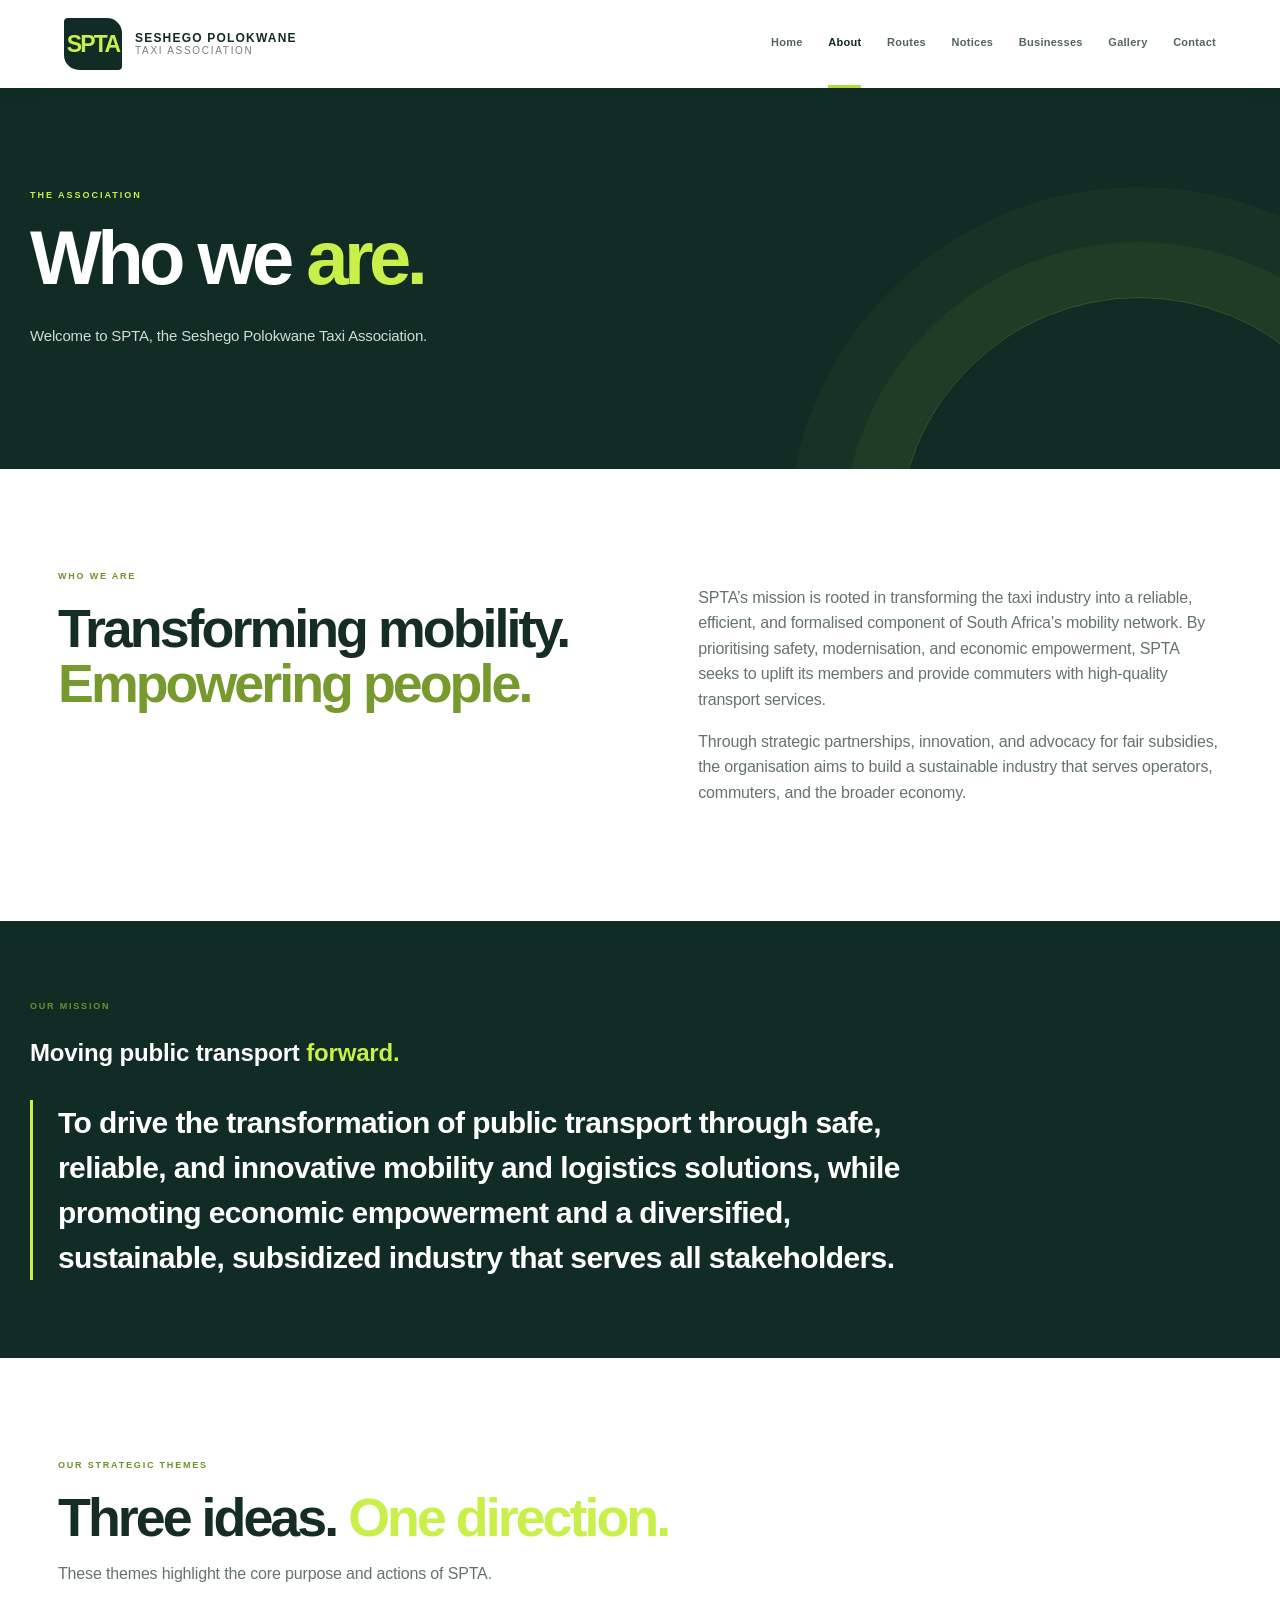
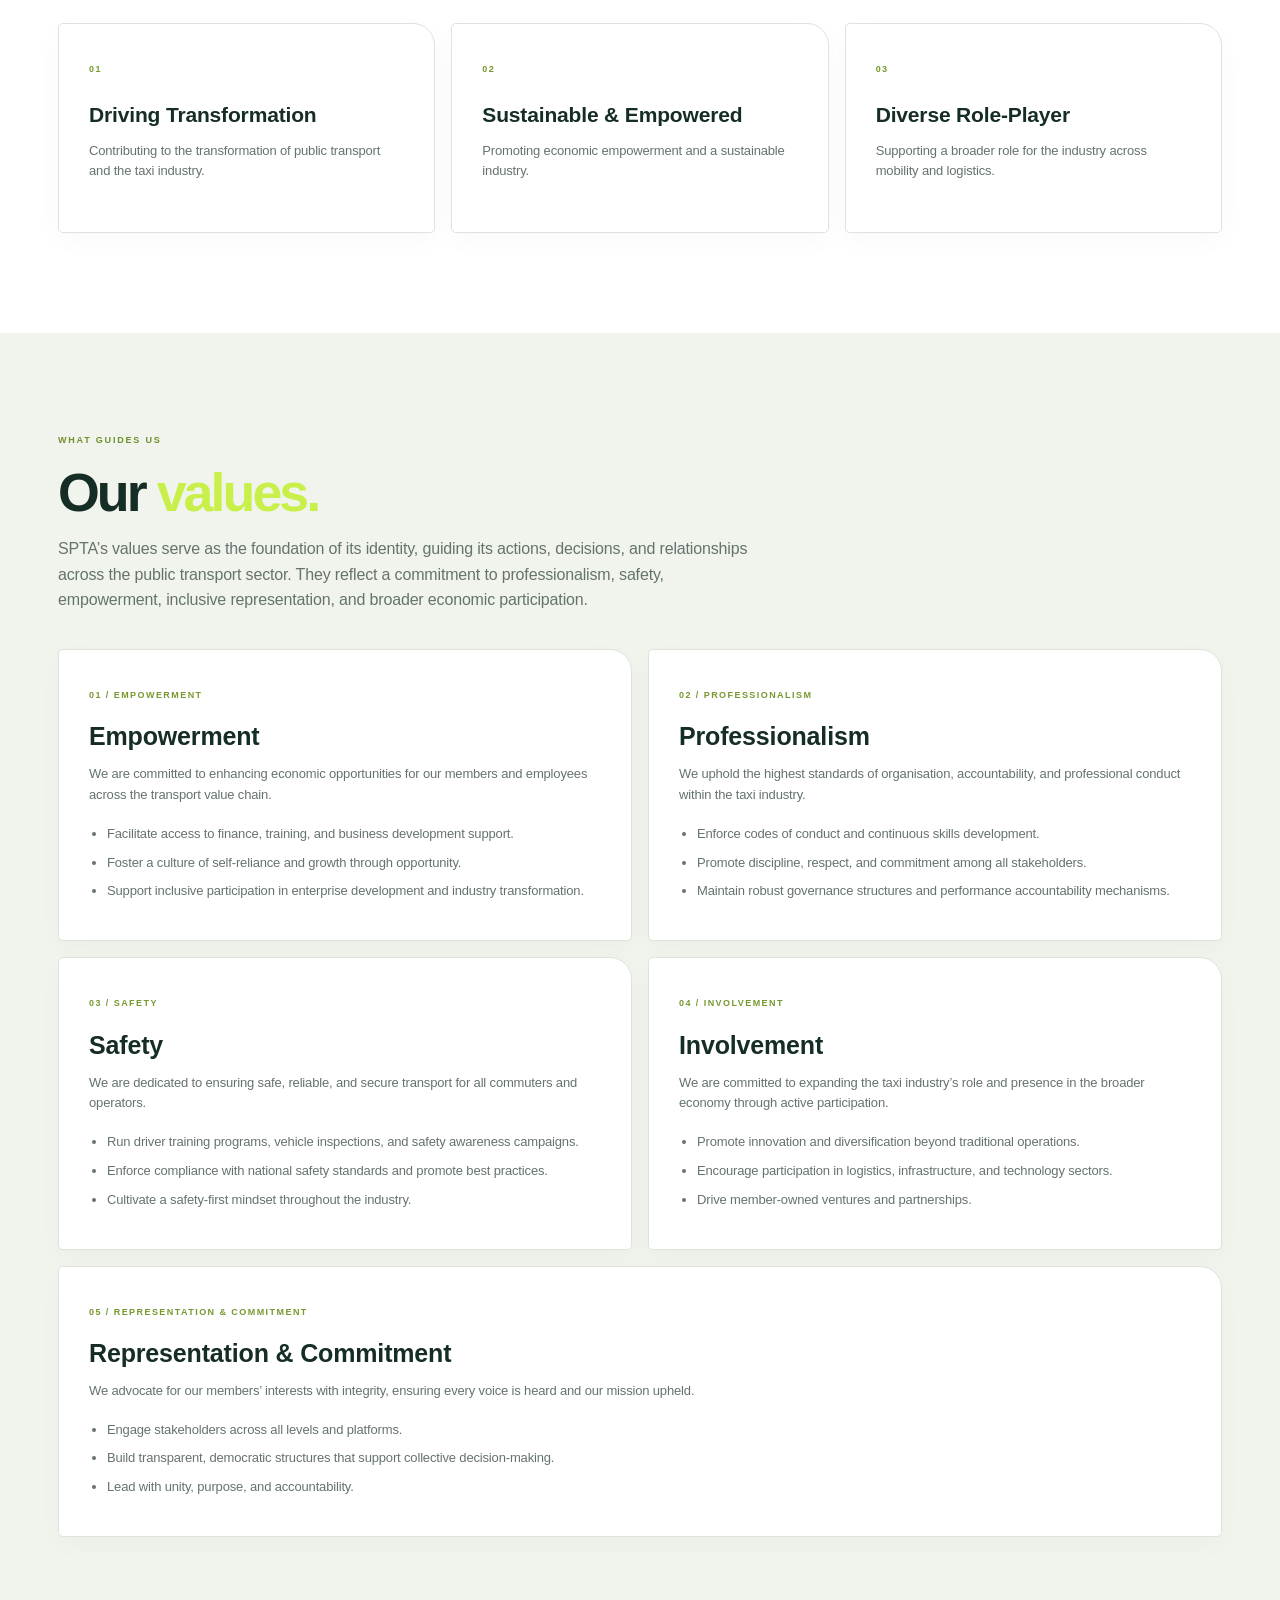
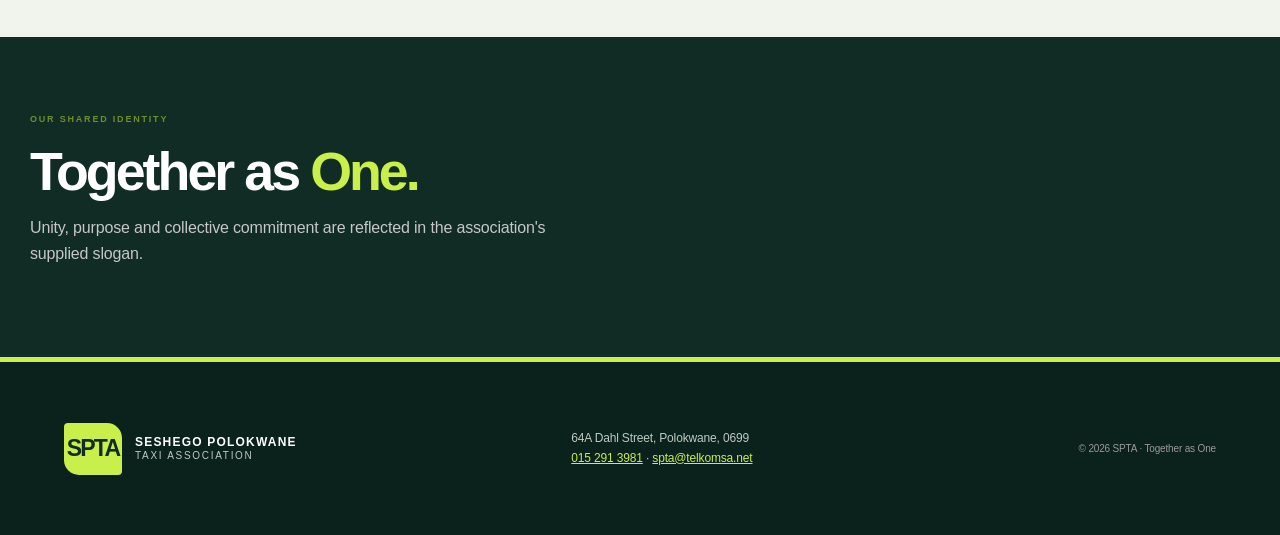
==== commit 8b073a61: "Fix SPTA site consistency and usability" ====
--- a/pages/about.html
+++ b/pages/about.html
@@ -17,7 +17,7 @@
 <main>
   <section class="page-hero">
     <p class="eyebrow">THE ASSOCIATION</p>
-    <h1>Welcome to <em>SPTA.</em></h1>
+    <h1>Who we <em>are.</em></h1>
     <p>Welcome to SPTA, the Seshego Polokwane Taxi Association.</p>
   </section>
 
--- a/css/site.css
+++ b/css/site.css
@@ -57,3 +57,208 @@
 .fuel-explainer h3{font-size:17px;margin:10px 0}
 .fuel-explainer p{font-size:11px;color:var(--muted)}
 @media(max-width:680px){.notice-nav{position:static;padding:14px 24px}.notice-nav a{flex:1 1 42%;text-align:center}.notice-empty{align-items:flex-start;padding:22px}.fuel-status{grid-template-columns:1fr}.fuel-status>div+div{border-left:0;border-top:1px solid var(--line)}.fuel-explainer{grid-template-columns:1fr 1fr}.update-card{padding:22px}}
+
+/* Photo gallery */
+.gallery-section{padding-top:72px;padding-bottom:90px}
+.gallery-grid{display:grid;grid-template-columns:repeat(3,minmax(0,1fr));gap:18px}
+.gallery-item{margin:0;min-width:0;background:#f5f4f1;overflow:hidden}
+.gallery-item img{display:block;width:100%;height:245px;object-fit:cover;background:#e5e3df;transition:transform .35s ease}
+.gallery-item:hover img{transform:scale(1.035)}
+.gallery-item figcaption{display:flex;flex-direction:column;gap:3px;padding:16px 18px 18px}
+.gallery-item figcaption strong{font-size:14px;line-height:1.3}
+.gallery-item figcaption span{font-size:10px;letter-spacing:.1em;text-transform:uppercase;color:#777}
+@media(max-width:900px){.gallery-grid{grid-template-columns:repeat(2,minmax(0,1fr))}.gallery-item img{height:220px}}
+@media(max-width:560px){.gallery-grid{grid-template-columns:1fr}.gallery-item img{height:auto;aspect-ratio:4/3}.gallery-section{padding-top:55px;padding-bottom:65px}}
+
+
+/* SPTA visual refresh: forest green, lime and editorial photography */
+:root{
+ --red:#173d32;--red-dark:#102c24;--ink:#102c24;--muted:#65736d;--paper:#f3f5ef;--line:#dce4dc;--white:#fff;
+ --lime:#c9ef4a;--lime-dark:#b5dc35;--max:1220px;
+}
+body{font-family:Inter,"Aptos", "Segoe UI",Arial,sans-serif;background:#fff;color:#152d25;letter-spacing:-.01em}
+::selection{background:var(--lime);color:var(--ink)}
+.site-header{height:88px;padding:0 max(5vw,28px);border:0;background:#fff;box-shadow:0 5px 24px #102c240a}
+.brand{gap:13px}
+.brand-mark{width:58px;height:52px;background:var(--ink);color:var(--lime);clip-path:none;border-radius:4px 15px 4px 15px;font-size:23px;letter-spacing:-1.8px}
+.brand-copy strong{font-size:12px;letter-spacing:.1em;color:var(--ink)}
+.brand-copy small{font-size:10px;letter-spacing:.17em;color:#748078}
+.primary-nav{gap:clamp(13px,2vw,27px)}
+.primary-nav a{font-size:11px;letter-spacing:.025em;color:#53645b;padding:34px 0;border-bottom:3px solid transparent}
+.primary-nav a:hover,.primary-nav a.active{color:var(--ink);border-color:var(--lime-dark)}
+.menu-toggle{border:1px solid var(--line);border-radius:999px;color:var(--ink);padding:10px 17px}
+.hero{min-height:650px;grid-template-columns:1fr 1fr;background:var(--ink)}
+.hero:before{content:"";position:absolute;z-index:1;left:-160px;top:-250px;width:520px;height:520px;border:1px solid #c9ef4a26;border-radius:50%;box-shadow:0 0 0 65px #c9ef4a0b,0 0 0 130px #c9ef4a08;pointer-events:none}
+.hero-copy{padding:110px 6vw 125px max(8vw,40px)}
+.hero .eyebrow,.page-hero .eyebrow{color:var(--lime);letter-spacing:.22em}
+.hero h1{font-size:clamp(48px,6vw,82px);letter-spacing:-.065em;line-height:.98;max-width:720px}
+.hero h1 em,.page-hero h1 em,h2 em{color:var(--lime);font-style:normal}
+.hero-lede{max-width:410px;color:#d4ded8;font-size:16px;line-height:1.75}
+.hero-photo{min-height:580px;background-image:linear-gradient(90deg,#102c2424,#102c2400 30%),url('../assets/images/IMG-20261109-WA0015.jpg');background-position:center;background-size:cover}
+.photo-note{top:auto;right:26px;bottom:80px;border:1px solid #ffffff40;border-radius:999px;background:#102c24b8;padding:9px 14px;backdrop-filter:blur(8px)}
+.hero-ribbon{background:var(--lime);color:var(--ink);padding:15px max(8vw,40px);gap:18px}
+.hero-ribbon strong{font-size:12px;letter-spacing:.18em}
+.hero-ribbon span{font-size:9px;letter-spacing:.16em}
+.button{border-radius:999px;padding:15px 23px;letter-spacing:.015em;transition:transform .2s,background .2s,box-shadow .2s}
+.button-light{background:var(--lime);color:var(--ink)}
+.button-light:hover{background:#ddf78b;box-shadow:0 8px 24px #c9ef4a25}
+.button-dark{background:var(--ink);color:#fff}
+.button-dark:hover{background:#245444}
+.text-link{color:var(--ink);font-weight:800}
+.text-link span{color:#779a28}
+.light-link{color:#fff}
+.section-wrap{padding:100px 28px}
+.eyebrow{color:#6e902b;font-size:9px;letter-spacing:.2em}
+.intro h2,.feature h2,.two-col h2,.dark-panel h2,.partner-band h2,.section-heading h2{font-size:clamp(36px,4.2vw,58px);letter-spacing:-.055em;line-height:1.02}
+.intro h2 em,.feature h2 em,.two-col h2 em{color:#769a2d}
+.intro-copy{font-size:15px;line-height:1.8;color:#5f6d65}
+.home-mission{background:var(--paper);padding:82px 28px}
+.home-mission h2 em{color:#789c2b}
+.home-mission-inner>div:last-child p{font-size:15px;line-height:1.85;color:#4d6055}
+.quick-links{background:#edf2e9;padding-left:max(calc((100% - var(--max))/2),28px);padding-right:max(calc((100% - var(--max))/2),28px)}
+.quick-links>a{padding:38px 27px 42px;border-color:#d9e2d6;transition:background .2s,transform .2s}
+.quick-links>a:first-child{border-left-color:#d9e2d6}
+.quick-links>a:hover{background:#fff;transform:translateY(-3px)}
+.tile-index{color:#799b2c}
+.quick-links strong{font-size:17px;letter-spacing:-.025em}
+.quick-links a>span:last-child{line-height:1.6}
+.feature-image{border-radius:5px 42px 5px 5px;min-height:430px}
+.feature-copy p:not(.eyebrow){line-height:1.8}
+.partner-band{background:var(--ink);padding-top:85px;padding-bottom:85px}
+.partner-band .eyebrow{color:var(--lime)}
+.partner-band h2 em{color:var(--lime)}
+.partner-band p:not(.eyebrow){line-height:1.8;color:#d4ded8}
+.site-footer{background:#0b211b;padding:55px max(5vw,28px);border-top:5px solid var(--lime)}
+.site-footer .brand-mark{background:var(--lime);color:var(--ink)}
+.site-footer .brand-copy strong{color:#fff}
+.site-footer .brand-copy small,.site-footer p{color:#bdcbc2}
+.site-footer p a{color:var(--lime)}
+.page-hero{background:var(--ink);padding:100px max(calc((100% - var(--max))/2),28px) 105px;position:relative;overflow:hidden}
+.page-hero:after{content:"";position:absolute;right:-100px;bottom:-310px;width:480px;height:480px;border:1px solid #c9ef4a35;border-radius:50%;box-shadow:0 0 0 55px #c9ef4a0b,0 0 0 110px #c9ef4a08}
+.page-hero h1{font-size:clamp(46px,6vw,76px);letter-spacing:-.06em;position:relative;z-index:1}
+.page-hero>p:last-child{font-size:15px;line-height:1.8;max-width:650px;color:#d0dcd4;position:relative;z-index:1}
+.page-hero h1 em{color:var(--lime)}
+.mission-panel,.dark-panel{background:var(--ink)}
+.mission-panel blockquote{border-color:var(--lime);font-weight:600;line-height:1.5}
+.dark-panel h2 em{color:var(--lime)}
+.theme-card,.value-card,.route-card,.business-card,.update-card{border-color:var(--line);border-radius:5px 22px 5px 5px;box-shadow:0 8px 26px #102c2407}
+.theme-card{transition:transform .2s,box-shadow .2s}
+.theme-card:hover,.route-card:hover,.business-card:hover{transform:translateY(-3px);box-shadow:0 14px 32px #102c2412}
+.theme-number,.value-index,.route-card .eyebrow{color:#76982e}
+.values-section,.notice-section-muted{background:#f1f4ed}
+.notice{background:#f3f6ed;border-left-color:#91b832;color:#52604e;border-radius:0 9px 9px 0;line-height:1.7}
+.notice-nav{background:#fff;border-color:var(--line)}
+.notice-nav a{border-radius:999px;border-color:var(--line);padding:10px 16px}
+.notice-nav a:hover{border-color:#8eae3c;color:var(--ink);background:#f6f9ef}
+.notice-symbol{background:#eff5df;color:#587522;border-radius:50%}
+.status-dot{background:#789b2c}
+.fuel-type,.news-date{color:#6f922b}
+.update-card{box-shadow:0 10px 32px #102c2409}
+.search-row input,.directory-controls input,.directory-controls select,.contact-form input,.contact-form textarea{border-color:#d7e0d6;border-radius:8px;padding:14px 16px;outline:none}
+.search-row input:focus,.directory-controls input:focus,.directory-controls select:focus,.contact-form input:focus,.contact-form textarea:focus{border-color:#8daa3e;box-shadow:0 0 0 3px #c9ef4a35}
+.route-card h3,.business-card h3{letter-spacing:-.025em}
+.tag-red{color:#6d8f2c}
+.featured{border:1px solid #9fbd4d}
+.business-logo{border-radius:8px;background:#eff3e9;color:#71865c}
+.gallery-item{border-radius:5px 20px 5px 5px;box-shadow:0 8px 24px #102c240b}
+.gallery-item img{transition:transform .45s ease}
+.gallery-item figcaption{background:#fff}
+.gallery-item figcaption span{color:#748178}
+.contact-form{background:#f1f4ed;border-radius:5px 28px 5px 5px;padding:36px}
+.contact-form .button{align-self:flex-start}
+.contact-details article{border-color:var(--line)}
+a:focus-visible,button:focus-visible{outline:3px solid #9fca35;outline-offset:3px}
+@media(max-width:900px){
+ .site-header{padding:0 24px}
+ .primary-nav{gap:13px}
+ .primary-nav a{font-size:10px}
+ .hero{grid-template-columns:1fr .85fr;min-height:580px}
+ .hero-copy{padding-left:5vw}
+}
+@media(max-width:680px){
+ .site-header{height:74px}
+ .primary-nav{top:74px;background:#fff;padding:12px 24px 22px;border-top:1px solid var(--line)}
+ .primary-nav a{font-size:12px;padding:13px 0}
+ .hero{display:flex;flex-direction:column;min-height:0}
+ .hero-copy{padding:76px 25px 55px}
+ .hero h1{font-size:clamp(46px,12vw,64px);max-width:540px}
+ .hero-photo{min-height:330px;order:2;background-position:center 55%}
+ .photo-note{bottom:78px;right:18px}
+ .hero-ribbon{order:3;position:static;padding:15px 24px;gap:8px}
+ .hero-ribbon strong{font-size:11px}
+ .hero-ribbon span{font-size:8px}
+ .section-wrap{padding:68px 24px}
+ .intro h2,.feature h2,.two-col h2,.dark-panel h2,.partner-band h2,.section-heading h2{font-size:clamp(36px,10vw,48px)}
+ .home-mission{padding:62px 24px}
+ .quick-links{padding:0 24px}
+ .quick-links>a{padding:27px 20px}
+ .partner-band{padding:62px 24px}
+ .page-hero{padding:72px 24px 78px}
+ .page-hero h1{font-size:clamp(44px,11vw,60px)}
+ .contact-form{padding:25px}
+ .site-footer{padding:42px 24px}
+}
+
+
+/* Homepage opening sequence */
+body.intro-active{overflow:hidden}
+.intro-screen{position:fixed;inset:0;z-index:9999;display:grid;place-items:center;overflow:hidden;background:#102c24;color:#fff;opacity:1;visibility:visible}
+.intro-screen:before,.intro-screen:after{content:"";position:absolute;width:min(76vw,760px);aspect-ratio:1;border:1px solid #c9ef4a22;border-radius:50%;animation:intro-ring 3.8s cubic-bezier(.2,.7,.2,1) both}
+.intro-screen:after{width:min(58vw,570px);animation-delay:.12s;border-color:#c9ef4a30}
+.intro-orbit{position:absolute;width:min(42vw,410px);aspect-ratio:1;border:1px solid #c9ef4a28;border-radius:50%;animation:intro-ring 3.5s .2s cubic-bezier(.2,.7,.2,1) both}
+.intro-orbit-two{width:min(25vw,240px);animation-delay:.32s}
+.intro-content{position:relative;z-index:1;display:flex;flex-direction:column;align-items:center;text-align:center;padding:28px}
+.intro-mark{display:grid;place-items:center;width:104px;height:104px;border:1px solid #c9ef4a;border-radius:50%;color:#c9ef4a;font-size:27px;font-weight:900;letter-spacing:-.07em;animation:intro-mark-in .9s .15s both}
+.intro-rule{display:block;width:0;height:3px;margin:28px 0 22px;background:#c9ef4a;animation:intro-rule-in .7s .75s forwards}
+.intro-location{margin:0 0 14px;color:#c9ef4a;font-size:10px;font-weight:800;letter-spacing:.28em;opacity:0;animation:intro-copy-in .6s 1.05s forwards}
+.intro-content h1{margin:0;color:#fff;font-size:clamp(38px,7vw,76px);font-weight:800;letter-spacing:-.065em;line-height:1;opacity:0;animation:intro-copy-in .7s 1.25s forwards}
+.intro-tagline{margin:18px 0 0;color:#d4ded8;font-size:clamp(13px,2vw,17px);letter-spacing:.025em;opacity:0;animation:intro-copy-in .7s 1.55s forwards}
+.intro-skip{position:absolute;right:clamp(20px,4vw,48px);bottom:clamp(20px,4vw,42px);z-index:2;border:1px solid #ffffff70;border-radius:999px;background:transparent;padding:11px 18px;color:#fff;font:inherit;font-size:12px;cursor:pointer;transition:background .2s,border-color .2s}
+.intro-skip:hover{border-color:#c9ef4a;background:#c9ef4a18}
+.intro-closing{opacity:0;visibility:hidden;transition:opacity .6s ease,visibility .6s}
+@keyframes intro-ring{0%{transform:scale(.55);opacity:0}35%{opacity:1}100%{transform:scale(1.18);opacity:.25}}
+@keyframes intro-mark-in{0%{transform:scale(.72) rotate(-12deg);opacity:0}100%{transform:scale(1) rotate(0);opacity:1}}
+@keyframes intro-rule-in{to{width:74px}}
+@keyframes intro-copy-in{from{transform:translateY(14px);opacity:0}to{transform:translateY(0);opacity:1}}
+@media(prefers-reduced-motion:reduce){.intro-screen:before,.intro-screen:after,.intro-orbit,.intro-mark,.intro-rule,.intro-location,.intro-content h1,.intro-tagline{animation:none;opacity:1;transform:none}.intro-rule{width:74px}.intro-closing{transition:none}}
+
+
+/* Homepage completion sections */
+.home-routes{padding-top:94px;padding-bottom:94px}
+.home-routes .section-heading,.home-business .section-heading{max-width:720px;margin-bottom:34px}
+.home-route-grid,.home-business-grid{display:grid;grid-template-columns:repeat(3,minmax(0,1fr));gap:18px;margin:30px 0}
+.home-route-card{min-height:170px;padding:27px;border:1px solid var(--line);border-radius:5px 22px 5px 5px;background:#fff;display:flex;flex-direction:column;justify-content:space-between}
+.home-route-card h3{margin:12px 0 0;font-size:23px;letter-spacing:-.035em}
+.home-routes>.text-link{display:inline-block;margin-top:8px}
+.home-updates{background:#edf2e9}
+.home-updates-inner{display:grid;grid-template-columns:1fr 1fr;gap:9%;align-items:center}
+.home-updates-inner>div:first-child{max-width:520px}
+.home-updates h2,.home-contact h2{font-size:clamp(36px,4.2vw,58px);line-height:1.02;letter-spacing:-.055em;margin:0 0 20px}
+.home-updates h2 em{color:#789c2b}
+.home-updates-inner>div:first-child>p:not(.eyebrow){color:#5f6d65;line-height:1.8;margin-bottom:26px}
+.home-update-status{display:flex;gap:16px;align-items:flex-start;padding:28px;border:1px solid #d9e2d6;border-radius:5px 22px 5px 5px;background:#fff}
+.home-update-status strong{font-size:16px}
+.home-update-status p{margin:8px 0 0;color:#657168;line-height:1.7;font-size:14px}
+.home-business{padding-top:96px;padding-bottom:96px}
+.home-business-grid article{padding:26px 24px;border-top:2px solid #9fbd4d;background:#f4f6f0;min-height:175px}
+.business-index{color:#789b2c;font-size:11px;font-weight:800;letter-spacing:.15em}
+.home-business-grid h3{font-size:20px;margin:18px 0 8px}
+.home-business-grid p{color:#657168;font-size:14px;line-height:1.7;margin:0}
+.home-contact{background:#102c24;color:#fff;padding:78px 28px}
+.home-contact-inner{max-width:1124px;margin:auto;display:grid;grid-template-columns:1fr 1fr;gap:28px 8%;align-items:center}
+.home-contact .eyebrow{color:#c9ef4a}
+.home-contact h2 em{color:#c9ef4a}
+.home-contact-inner>div:first-child>p:not(.eyebrow){color:#d4ded8;line-height:1.8;max-width:430px}
+.home-contact-links{display:grid;gap:16px}
+.home-contact-links a,.home-contact-links>p{display:flex;flex-direction:column;gap:3px;margin:0;padding-bottom:13px;border-bottom:1px solid #ffffff30}
+.home-contact-links span{color:#c9ef4a;font-size:9px;font-weight:800;letter-spacing:.18em}
+.home-contact-links strong{font-size:15px;font-weight:700;color:#fff}
+.home-contact-inner>.text-link{grid-column:2;justify-self:start;color:#fff}
+@media(max-width:680px){
+ .home-route-grid,.home-business-grid{grid-template-columns:1fr;gap:12px}
+ .home-route-card{min-height:130px}
+ .home-updates-inner,.home-contact-inner{grid-template-columns:1fr;gap:30px}
+ .home-contact-inner>.text-link{grid-column:1}
+ .home-contact{padding:62px 24px}
+ .home-routes,.home-business{padding-top:68px;padding-bottom:68px}
+}
